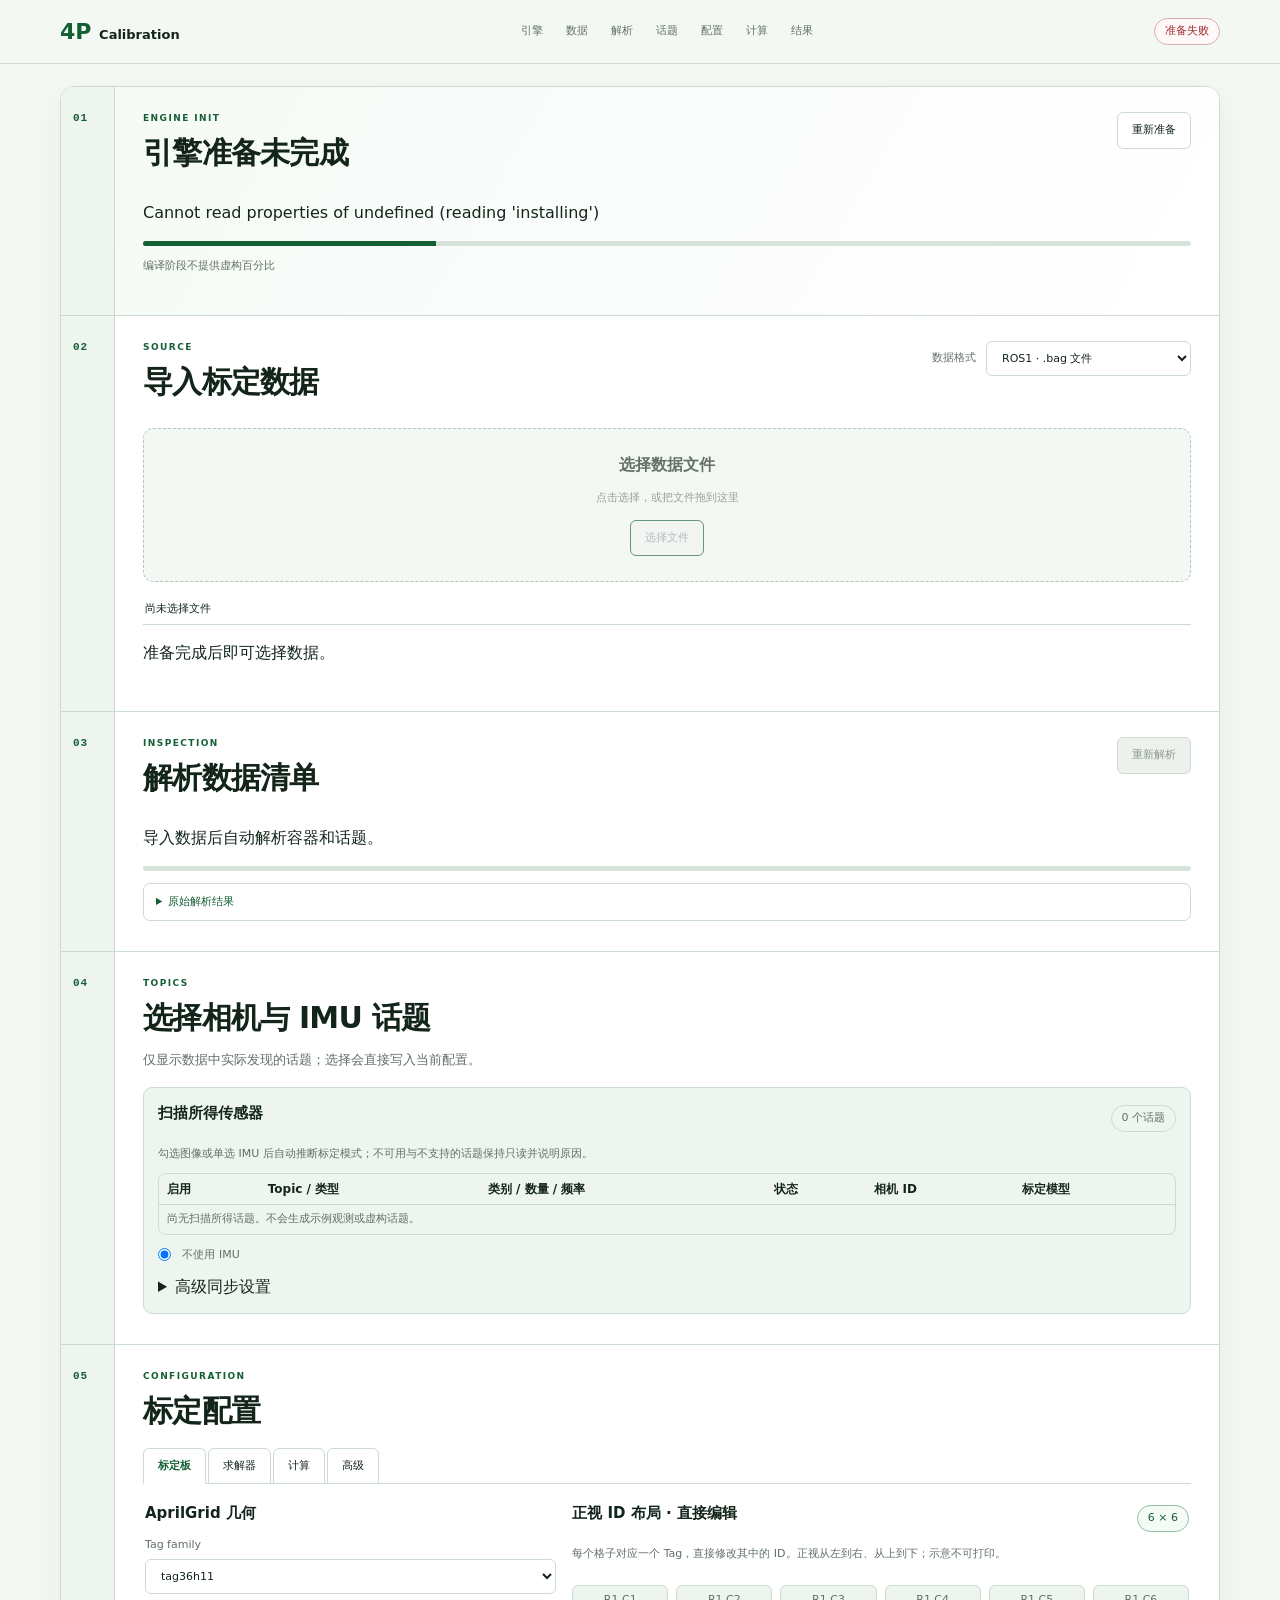
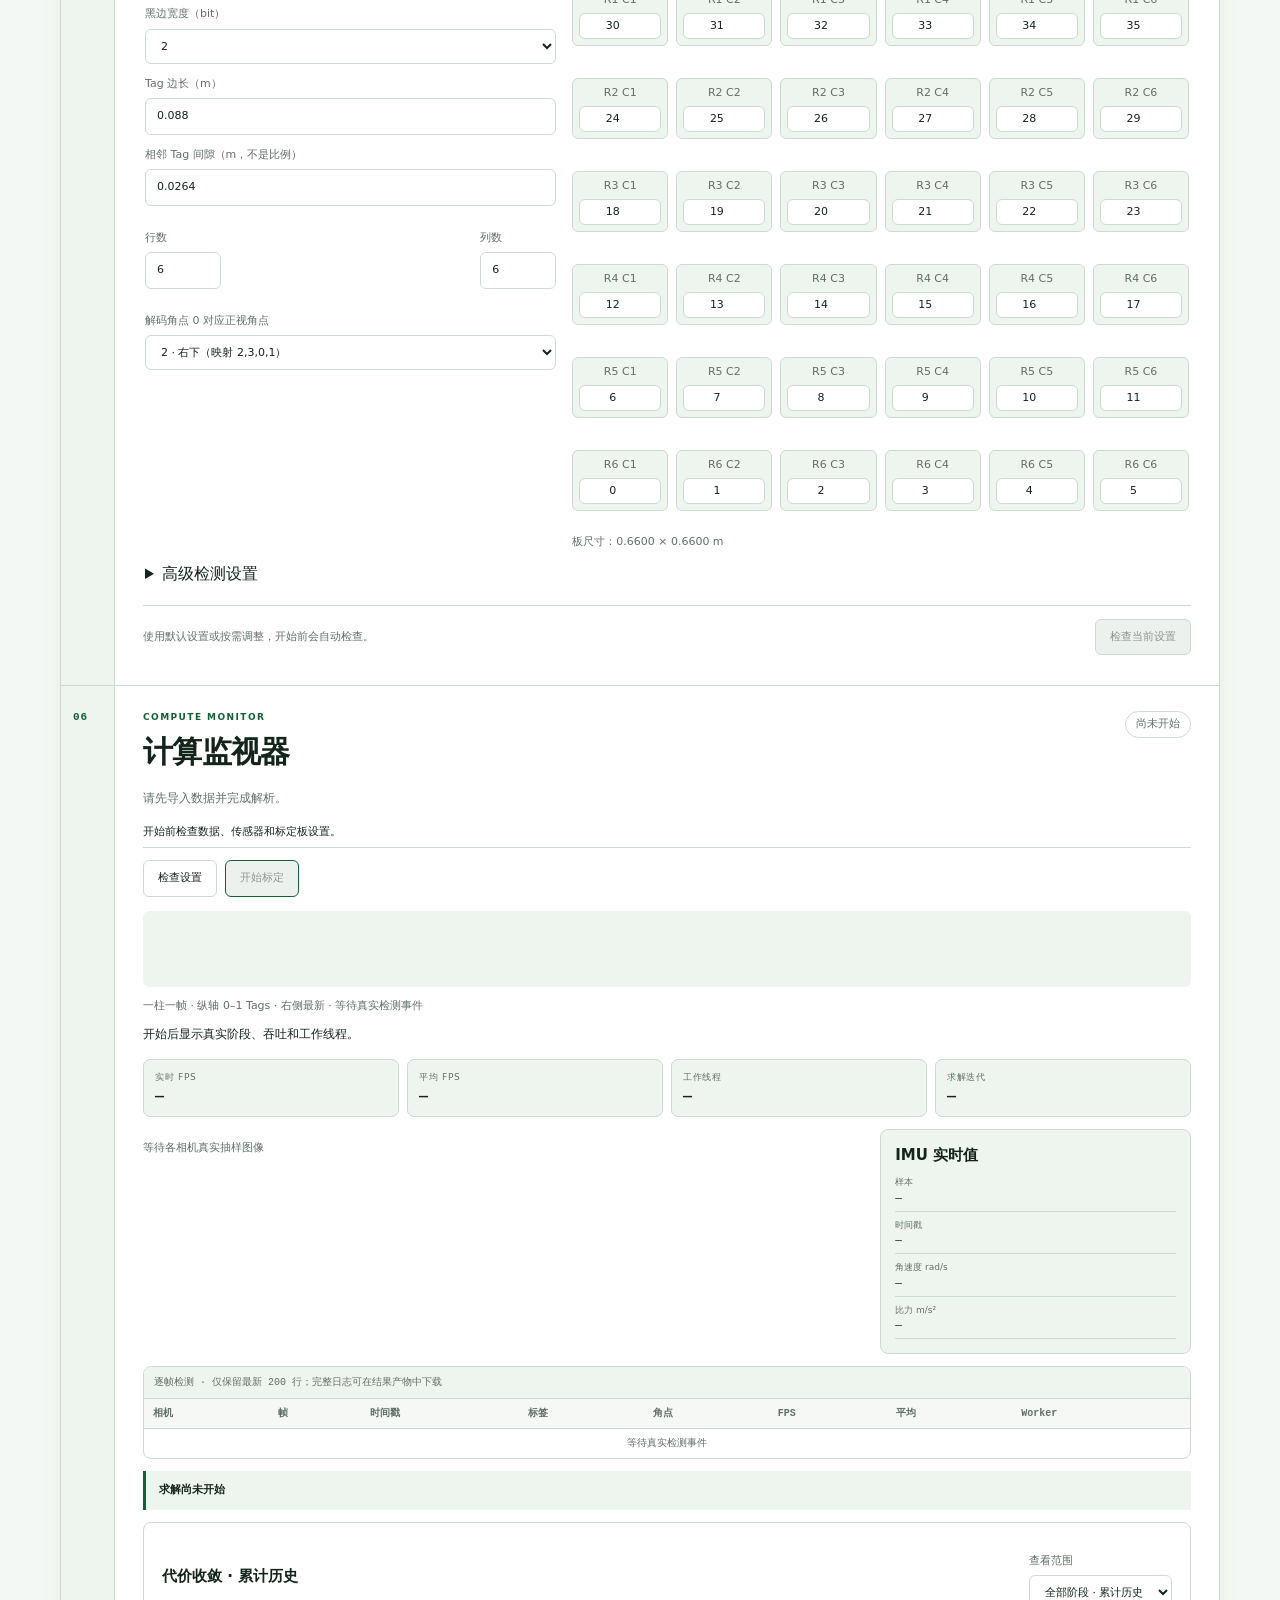
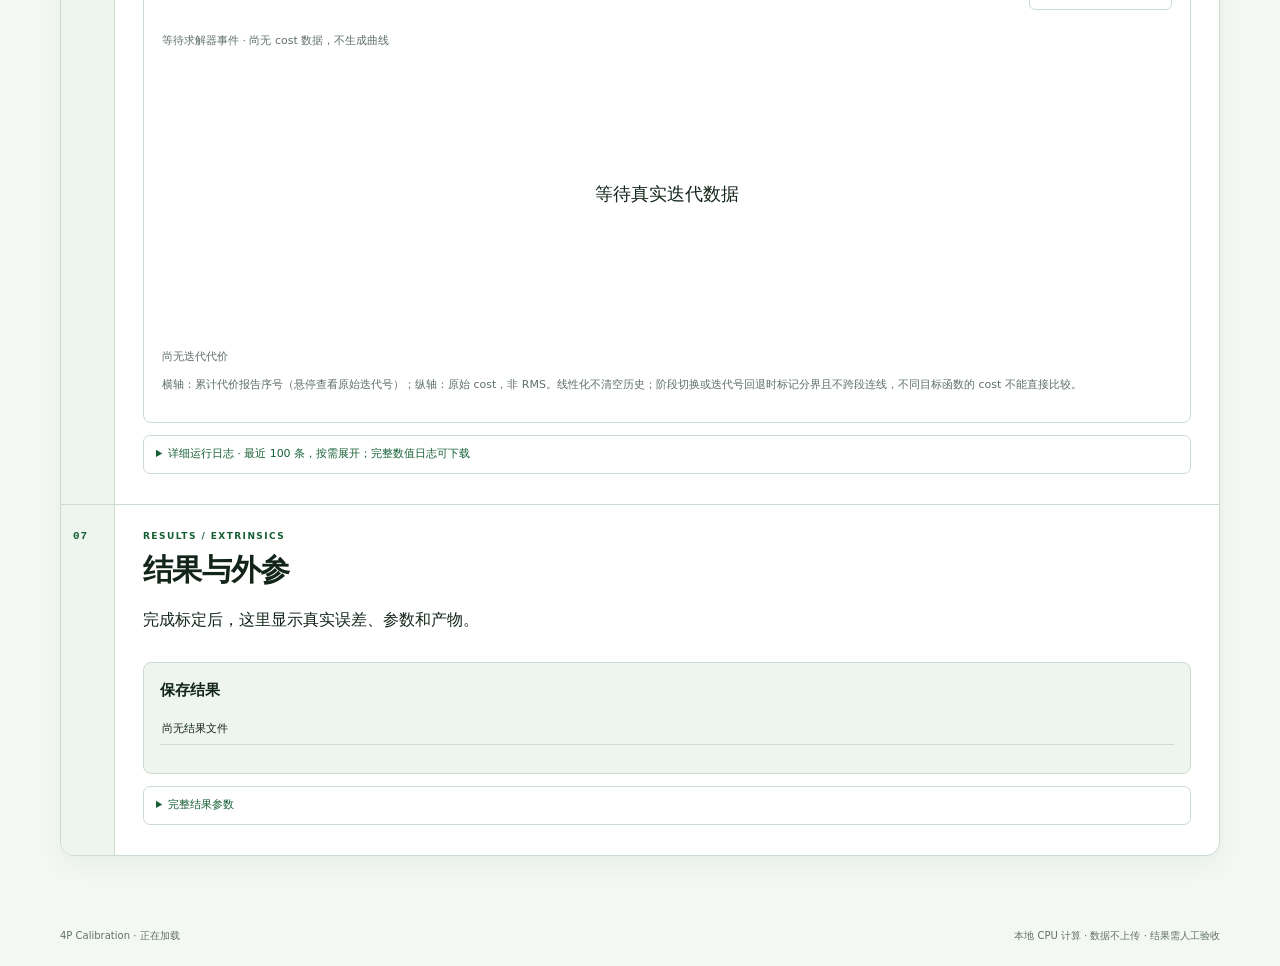
==== index.html @ b32d2ded "Deploy verified browser calibration workbench with CPU single and Rayon engines" ====
<!doctype html>
<html lang="zh-CN">
<head>
  <meta charset="utf-8">
  <meta name="viewport" content="width=device-width,initial-scale=1">
  <title>4P 标定工作台</title>
  <link rel="stylesheet" href="./style.css">
  <script type="module" src="./app.js"></script>
</head>
<body>
<header class="topbar">
  <a class="brand" href="#boot">4P <span>Calibration</span></a>
  <nav aria-label="标定流程">
    <a href="#boot" data-section="boot">引擎</a><a href="#source" data-section="source">数据</a><a href="#inspection" data-section="inspection">解析</a><a href="#sensors" data-section="sensors">话题</a><a href="#compute" data-section="compute">配置</a><a href="#run" data-section="run">计算</a><a href="#results" data-section="results">结果</a>
  </nav>
  <span id="engine-badge" class="badge">正在准备</span>
</header>
<noscript><p class="alert">请启用 JavaScript 使用本地标定工作台。</p></noscript>
<main>
  <section id="boot" class="work-block boot" aria-labelledby="boot-title" aria-busy="true">
    <div class="block-number">01</div><div class="block-content">
      <div class="section-head"><div><p class="eyebrow">ENGINE INIT</p><h1 id="boot-title">正在准备本地引擎</h1></div><button id="retry-init" hidden>重新准备</button></div>
      <p id="boot-status" role="status" aria-live="polite">首次打开需要下载计算组件，数据不会上传。</p>
      <div id="boot-progress" class="progress indeterminate" aria-hidden="true"><span></span></div><p id="boot-bytes" class="mono small"></p>
    </div>
  </section>

  <section id="source" class="work-block" aria-labelledby="source-title">
    <div class="block-number">02</div><div class="block-content">
      <div class="section-head"><div><p class="eyebrow">SOURCE</p><h1 id="source-title">导入标定数据</h1></div><label class="inline-field">数据格式<select id="source-format"><option value="ros1_v2">ROS1 · .bag 文件</option><option value="ros2_mcap">ROS2 · .mcap 文件</option><option value="ros2_sqlite3">ROS2 · .db3 数据目录</option></select></label></div>
      <div id="file-zone" class="file-zone" tabindex="0" role="button" aria-controls="source-files source-directory" aria-disabled="true">
        <strong id="file-zone-title">选择数据文件</strong><span id="file-zone-hint">点击选择，或把文件拖到这里</span>
        <button id="choose-source" class="primary" type="button" disabled>选择文件</button>
        <input id="source-files" type="file" multiple disabled hidden tabindex="-1">
        <input id="source-directory" type="file" webkitdirectory multiple disabled hidden tabindex="-1">
      </div>
      <ul id="file-list" class="file-list"><li>尚未选择文件</li></ul><p id="source-status" role="status">准备完成后即可选择数据。</p>
    </div>
  </section>

  <section id="inspection" class="work-block" aria-labelledby="inspection-title">
    <div class="block-number">03</div><div class="block-content">
      <div class="section-head"><div><p class="eyebrow">INSPECTION</p><h1 id="inspection-title">解析数据清单</h1></div><div class="button-row"><button id="inspect-source" disabled>重新解析</button><button id="cancel-inspection" class="danger" hidden>取消解析</button></div></div>
      <p id="inspection-status">导入数据后自动解析容器和话题。</p><div id="inspection-progress" class="progress idle" aria-hidden="true"><span></span></div><p id="inspection-bytes" class="mono small"></p>
      <details class="advanced"><summary>原始解析结果</summary><pre id="inspection-output" class="output">尚无解析结果</pre></details>
    </div>
  </section>

  <section id="sensors" class="work-block" aria-labelledby="sensors-title">
    <div class="block-number">04</div><div class="block-content"><p class="eyebrow">TOPICS</p><h1 id="sensors-title">选择相机与 IMU 话题</h1><p class="lead">仅显示数据中实际发现的话题；选择会直接写入当前配置。</p><div id="sensor-forms" class="compact-form"><p>请先导入并解析数据。</p></div></div>
  </section>

  <section id="compute" class="work-block" aria-labelledby="compute-title">
    <div class="block-number">05</div><div class="block-content"><p class="eyebrow">CONFIGURATION</p><h1 id="compute-title">标定配置</h1>
      <div class="tabs" role="tablist" aria-label="配置分组">
        <button id="tab-board" role="tab" aria-selected="true" aria-controls="panel-board">标定板</button><button id="tab-solver" role="tab" aria-selected="false" aria-controls="panel-solver" tabindex="-1">求解器</button><button id="tab-compute" role="tab" aria-selected="false" aria-controls="panel-compute" tabindex="-1">计算</button><button id="tab-advanced" role="tab" aria-selected="false" aria-controls="panel-advanced" tabindex="-1">高级</button>
      </div>
      <div id="panel-board" class="tab-panel" role="tabpanel" aria-labelledby="tab-board"><div id="board-forms"></div></div>
      <div id="panel-solver" class="tab-panel" role="tabpanel" aria-labelledby="tab-solver" hidden><div id="solver-forms"></div></div>
      <div id="panel-compute" class="tab-panel" role="tabpanel" aria-labelledby="tab-compute" hidden>
        <div class="form-grid"><label class="field">计算方式<select id="profile"><option value="cpu-single">兼容模式 · CPU</option><option value="cpu-rayon" selected>多核模式 · CPU</option></select></label><label class="field">CPU 工作线程数<input id="worker-count" type="number" min="1" max="32" step="1" value="4"></label></div><p id="profile-status" class="small" role="status">默认多核 4 线程；修改后自动应用。运行或解析期间不可修改。</p>
      </div>
      <div id="panel-advanced" class="tab-panel" role="tabpanel" aria-labelledby="tab-advanced" hidden>
        <p>导入后仍按相同规则检查；通常无需直接编辑配置文本。</p><label>导入已有配置<input id="import-config-file" type="file" accept=".yaml,.yml,.json"></label><div class="button-row"><button id="export-config">导出当前配置</button><span id="config-revision" class="mono small"></span></div><label>配置文本<textarea id="config-editor" rows="12" spellcheck="false"></textarea></label><button id="apply-config-text">应用配置文本</button>
      </div>
      <div class="config-footer"><p id="config-status" role="status">使用默认设置或按需调整，开始前会自动检查。</p><button id="validate-config" disabled>检查当前设置</button></div>
    </div>
  </section>

  <section id="run" class="work-block" aria-labelledby="run-title">
    <div class="block-number">06</div><div class="block-content"><div class="section-head"><div><p class="eyebrow">COMPUTE MONITOR</p><h1 id="run-title">计算监视器</h1></div><span id="run-state" class="badge">尚未开始</span></div>
      <div id="run-overview" class="summary-line"></div><ul id="preflight" class="checks"><li>开始前检查数据、传感器和标定板设置。</li></ul><div class="button-row"><button id="preflight-button">检查设置</button><button id="start-run" class="primary">开始标定</button><button id="cancel-run" class="danger" hidden>停止标定</button></div>
      <div id="compute-activity" class="compute-activity" role="img" aria-label="逐帧 Tag 数，等待检测"><div id="frame-bars"></div></div><p id="frame-bars-label" class="small">一柱一帧 · 右侧最新 · 等待真实检测事件</p><p id="run-stage" role="status" aria-live="polite">开始后显示真实阶段、吞吐和工作线程。</p>
      <div class="telemetry-grid"><div class="metric"><span>实时 FPS</span><strong id="metric-fps">—</strong></div><div class="metric"><span>平均 FPS</span><strong id="metric-average-fps">—</strong></div><div class="metric"><span>工作线程</span><strong id="metric-workers">—</strong></div><div class="metric"><span>求解迭代</span><strong id="metric-iteration">—</strong></div></div>
      <div class="live-grid"><div id="camera-previews" class="camera-previews"><p class="small">等待各相机真实抽样图像</p></div><div class="imu-card"><h2>IMU 实时值</h2><dl id="imu-values"><div><dt>样本</dt><dd>—</dd></div><div><dt>时间戳</dt><dd>—</dd></div><div><dt>角速度 rad/s</dt><dd>—</dd></div><div><dt>比力 m/s²</dt><dd>—</dd></div></dl></div></div>
      <div class="table-wrap"><table class="telemetry-table"><caption>逐帧检测 · 仅保留最新 200 行；完整日志可在结果产物中下载</caption><thead><tr><th>相机</th><th>帧</th><th>时间戳</th><th>标签</th><th>角点</th><th>FPS</th><th>平均</th><th>Worker</th></tr></thead><tbody id="frame-rows"><tr class="placeholder"><td colspan="8">等待真实检测事件</td></tr></tbody></table></div>
      <div class="solve-line"><strong id="solve-phase">求解尚未开始</strong><span id="solve-work"></span></div>
      <div id="convergence-view" class="result-section" style="margin-top:12px"></div>
      <details class="advanced"><summary>详细运行日志 · 最近 100 条，按需展开；完整数值日志可下载</summary><ol id="event-log" class="event-log"></ol></details>
    </div>
  </section>

  <section id="results" class="work-block" aria-labelledby="results-title">
    <div class="block-number">07</div><div class="block-content"><p class="eyebrow">RESULTS / EXTRINSICS</p><h1 id="results-title">结果与外参</h1><p id="result-status">完成标定后，这里显示真实误差、参数和产物。</p><div id="result-summary"></div><div id="extrinsics-view"></div><div class="artifact-panel"><h2>保存结果</h2><ul id="artifact-list" class="file-list"><li>尚无结果文件</li></ul></div><details class="advanced"><summary>完整结果参数</summary><pre id="result-output" class="output"></pre></details></div>
  </section>
</main>
<footer><span>4P Calibration · <span id="version">正在加载</span></span><span>本地 CPU 计算 · 数据不上传 · 结果需人工验收</span></footer>
</body></html>
---- style.css ----
:root{--bg:#f4f8f4;--paper:#fff;--surface:#eef5ef;--surface-strong:#e1eee4;--ink:#13251a;--muted:#607066;--green:#155f35;--green-dark:#0d4727;--line:#ccdbcf;--danger:#a22f2f;--warn:#8a6208;--shadow:0 8px 24px rgba(17,64,35,.06);font-family:Inter,ui-sans-serif,system-ui,-apple-system,BlinkMacSystemFont,"Segoe UI",sans-serif;color-scheme:light}*{box-sizing:border-box}html{scroll-behavior:smooth;scroll-padding-top:86px}body{margin:0;background:var(--bg);color:var(--ink);line-height:1.5}.topbar{position:sticky;z-index:20;top:0;display:grid;grid-template-columns:auto 1fr auto;align-items:center;gap:20px;min-height:64px;padding:10px max(20px,calc((100vw - 1160px)/2));border-bottom:1px solid var(--line);background:rgba(244,248,244,.94);backdrop-filter:blur(14px)}.brand{color:var(--green);font-size:22px;font-weight:800;text-decoration:none;white-space:nowrap}.brand span{color:var(--ink);font-size:13px;font-weight:600}.topbar nav{display:flex;justify-content:center;gap:3px;overflow-x:auto}.topbar nav a{padding:7px 10px;border-radius:6px;color:var(--muted);font-size:11px;text-decoration:none;white-space:nowrap}.topbar nav a:hover,.topbar nav a[aria-current=step]{color:#fff;background:var(--green)}.badge{display:inline-flex;align-items:center;border:1px solid var(--line);border-radius:999px;padding:4px 10px;color:var(--muted);font-size:11px;white-space:nowrap}.badge.ok{color:var(--green);border-color:#92bea0;background:#f4fbf6}.badge.error{color:var(--danger);border-color:#d8abab;background:#fff8f8}main{width:min(1160px,calc(100% - 32px));margin:22px auto 54px;border:1px solid var(--line);border-radius:14px;background:var(--paper);box-shadow:var(--shadow);overflow:hidden}.work-block{display:grid;grid-template-columns:54px minmax(0,1fr);scroll-margin-top:82px;border-bottom:1px solid var(--line)}.work-block:last-child{border-bottom:0}.block-number{padding:25px 12px;border-right:1px solid var(--line);color:var(--green);font:700 11px ui-monospace,SFMono-Regular,Menlo,monospace;letter-spacing:.08em;background:var(--surface)}.block-content{min-width:0;padding:25px 28px 30px}.boot{background:linear-gradient(120deg,#f5faf6,#fff)}.section-head{display:flex;align-items:flex-start;justify-content:space-between;gap:20px}.eyebrow{margin:0 0 4px;color:var(--green);font-size:9px;font-weight:800;letter-spacing:.16em}h1{margin:0 0 10px;font-size:clamp(21px,3vw,30px);font-weight:650;letter-spacing:-.025em}h2{margin:0 0 10px;font-size:15px}.lead{margin:0 0 18px;color:var(--muted);font-size:13px}.small{font-size:11px;color:var(--muted)}.mono,.output,.event-log,.telemetry-table{font-family:ui-monospace,SFMono-Regular,Menlo,monospace}.inline-field{display:flex;align-items:center;gap:10px;margin:0;font-size:11px;white-space:nowrap}.inline-field select{width:auto;min-width:205px;margin:0}.file-zone{display:grid;place-items:center;gap:8px;min-height:154px;margin-top:14px;padding:22px;border:1px dashed #82ab8e;border-radius:10px;background:var(--surface);text-align:center;cursor:pointer}.file-zone:hover,.file-zone.is-dragging{border-color:var(--green);background:var(--surface-strong)}.file-zone[aria-disabled=true]{cursor:not-allowed;opacity:.65}.file-zone span{color:var(--muted);font-size:11px}.visually-hidden{position:absolute!important;width:1px!important;height:1px!important;padding:0!important;margin:-1px!important;overflow:hidden!important;clip:rect(0,0,0,0)!important;white-space:nowrap!important;border:0!important}label{display:block;margin:12px 0;color:var(--muted);font-size:11px}input,select,textarea{display:block;width:100%;margin-top:6px;padding:9px 11px;border:1px solid var(--line);border-radius:6px;background:#fff;color:var(--ink);font:inherit}textarea{font-family:ui-monospace,SFMono-Regular,Menlo,monospace;line-height:1.55;resize:vertical}input:hover:not(:disabled),select:hover:not(:disabled),textarea:hover:not(:disabled){border-color:#8daf97}input:focus-visible,select:focus-visible,textarea:focus-visible{border-color:var(--green);box-shadow:0 0 0 3px rgba(21,95,53,.12)}button,.button{border:1px solid var(--line);border-radius:6px;background:#fff;color:var(--ink);font:inherit;font-size:11px;padding:9px 14px;cursor:pointer}button:hover:not(:disabled){border-color:var(--green)}button:disabled{cursor:not-allowed;color:#8c9790;background:#edf1ee}.primary{color:#fff;background:var(--green);border-color:var(--green)}.primary:hover:not(:disabled){background:var(--green-dark)}.danger{color:var(--danger);border-color:#d8b3b3}.button-row{display:flex;align-items:center;gap:8px;flex-wrap:wrap}.progress{height:5px;margin:12px 0;background:#d8e4da;overflow:hidden;border-radius:999px}.progress span{display:block;width:0;height:100%;background:var(--green);transition:width .18s ease}.progress.indeterminate span{width:28%;animation:sweep 1.6s ease-in-out infinite}.progress.complete span{width:100%}.progress.idle span{width:0}.file-list{max-height:190px;margin:12px 0;padding:0;overflow:auto;list-style:none}.file-list li{padding:7px 2px;border-bottom:1px solid var(--line);font-size:11px;overflow-wrap:anywhere}.compact-form{padding:14px;border:1px solid var(--line);border-radius:9px;background:var(--surface)}.compact-form .sensor-card{padding:13px}.compact-form .form-grid{gap:10px 14px}.tabs{display:flex;gap:2px;margin-top:15px;border-bottom:1px solid var(--line)}.tabs button{margin-bottom:-1px;border-radius:6px 6px 0 0;background:transparent}.tabs button[aria-selected=true]{color:var(--green);border-color:var(--line);border-bottom-color:#fff;background:#fff;font-weight:700}.tab-panel{padding:18px 2px 4px}.config-footer{display:flex;align-items:center;justify-content:space-between;gap:14px;margin-top:15px;padding-top:13px;border-top:1px solid var(--line)}.config-footer p{margin:0;color:var(--muted);font-size:11px}.summary-line{margin:5px 0 10px;color:var(--muted);font-size:12px}.checks{margin:8px 0 12px;padding:0;list-style:none}.checks li{padding:7px 0;border-bottom:1px solid var(--line);font-size:11px}.checks .blocking{color:var(--danger)}.checks .ok{color:var(--green)}.compute-activity{display:flex;align-items:end;gap:4px;height:30px;margin:14px 0 4px;padding:6px 8px;border-radius:6px;background:var(--surface)}#run-stage{min-height:22px;margin:5px 0 12px;font-size:12px}.telemetry-grid{display:grid;grid-template-columns:repeat(4,minmax(0,1fr));gap:8px}.metric{display:flex;flex-direction:column;padding:11px;border:1px solid var(--line);border-radius:7px;background:var(--surface)}.metric span{color:var(--muted);font-size:9px;text-transform:uppercase;letter-spacing:.08em}.metric strong{margin-top:3px;font:700 15px ui-monospace,SFMono-Regular,Menlo,monospace}.live-grid{display:grid;grid-template-columns:minmax(0,1.4fr) minmax(230px,.6fr);gap:12px;margin-top:12px}.preview{margin:0;border:1px solid var(--line);border-radius:8px;overflow:hidden;background:#0c1510}.preview canvas{display:block;width:100%;height:230px;object-fit:contain;image-rendering:auto}.preview figcaption{padding:7px 10px;color:#d6e6da;background:#13241a;font-size:10px}.imu-card{padding:14px;border:1px solid var(--line);border-radius:8px;background:var(--surface)}.imu-card dl{display:grid;gap:7px;margin:0}.imu-card dl div{padding-bottom:7px;border-bottom:1px solid var(--line)}.imu-card dt{color:var(--muted);font-size:9px}.imu-card dd{margin:2px 0 0;font:11px ui-monospace,SFMono-Regular,Menlo,monospace;overflow-wrap:anywhere}.table-wrap{max-width:100%;margin-top:12px;overflow:auto;border:1px solid var(--line);border-radius:8px}.telemetry-table{width:100%;border-collapse:collapse;font-size:10px}.telemetry-table caption{padding:8px 10px;color:var(--muted);text-align:left;background:var(--surface)}.telemetry-table th,.telemetry-table td{padding:7px 9px;border-top:1px solid var(--line);text-align:left;white-space:nowrap}.telemetry-table th{position:sticky;top:0;color:var(--muted);background:#f5f8f5}.telemetry-table .placeholder td{color:var(--muted);text-align:center}.solve-line{display:flex;align-items:center;justify-content:space-between;gap:12px;margin-top:12px;padding:11px 13px;border-left:3px solid var(--green);background:var(--surface);font-size:11px}.solve-line span{color:var(--muted);font-family:ui-monospace,SFMono-Regular,Menlo,monospace}.advanced{margin-top:12px;border:1px solid var(--line);border-radius:7px}.advanced>summary{padding:10px 12px;color:var(--green);cursor:pointer;font-size:11px}.advanced[open]>summary{border-bottom:1px solid var(--line)}.advanced>*:not(summary){margin-left:12px;margin-right:12px}.output{max-height:390px;min-height:60px;margin:10px 12px 12px!important;padding:12px;overflow:auto;border-radius:6px;background:var(--surface);font-size:10px;white-space:pre-wrap;word-break:break-word}.event-log{max-height:330px;overflow:auto;padding:0 12px 0 32px;font-size:10px}.event-log li{padding:6px;border-bottom:1px solid var(--line);white-space:pre-wrap}.artifact-panel{margin-top:14px;padding:16px;border:1px solid var(--line);border-radius:8px;background:var(--surface)}.artifact-panel h2{margin:0}.form-grid{display:grid;grid-template-columns:repeat(2,minmax(0,1fr));gap:14px 18px;align-items:start}.field{min-width:0;margin:0}.field>label,.field>.field-label{display:block;margin:0 0 6px;color:var(--muted);font-size:11px}.field input,.field select,.field textarea{margin-top:0}.field-help,.field-error{display:block;margin-top:5px;font-size:10px}.field-help{color:var(--muted)}.field-error{color:var(--danger)}.field-full{grid-column:1/-1}.sensor-card{min-width:0;padding:15px;border:1px solid var(--line);border-radius:8px;background:#fff}.sensor-card h3{margin:0;font-size:13px}.target-preview{display:grid;gap:5px;align-content:start;width:min(100%,380px);margin:15px auto;padding:14px;border:1px solid var(--line);border-radius:8px;background:#fff;overflow:auto}.results-view{display:grid;gap:14px;margin-top:14px}.result-section{min-width:0;padding:18px;border:1px solid var(--line);border-radius:8px;background:#fff}.result-section-heading{display:flex;align-items:baseline;justify-content:space-between;gap:12px;flex-wrap:wrap;margin-bottom:12px}.result-section-heading h2,.result-section-heading p{margin:0}.result-statuses,.metric-grid,.camera-result-grid{display:grid;grid-template-columns:repeat(2,minmax(0,1fr));gap:9px}.metric-grid{grid-template-columns:repeat(3,minmax(0,1fr))}.result-status-block,.metric-card{padding:11px;border:1px solid var(--line);border-radius:7px}.status-chip{display:inline-flex;padding:3px 8px;border:1px solid var(--line);border-radius:999px;font-size:10px}.status-positive{color:var(--green)}.status-caution{color:var(--danger)}.status-pending{color:var(--warn)}.metric-label,.metric-note{color:var(--muted);font-size:9px}.metric-value{display:block;margin-top:3px;font:650 12px ui-monospace,SFMono-Regular,Menlo,monospace;overflow-wrap:anywhere}.result-table{width:100%;border-collapse:collapse;font-size:10px}.result-table th,.result-table td{padding:8px;border-bottom:1px solid var(--line);text-align:left}.result-unavailable,.result-empty{padding:15px;border:1px dashed #9eb8a5;border-radius:7px;color:var(--muted);text-align:center}.alert{padding:14px;color:var(--danger)}[hidden]{display:none!important}:focus-visible{outline:2px solid var(--green);outline-offset:2px}footer{display:flex;justify-content:space-between;gap:20px;padding:18px max(20px,calc((100vw - 1160px)/2));color:var(--muted);font-size:10px}@keyframes sweep{from{transform:translateX(-110%)}to{transform:translateX(370%)}}@media(prefers-reduced-motion:reduce){html{scroll-behavior:auto}.progress span{transition:none}.progress.indeterminate span{width:45%;animation:none}}@media(max-width:800px){.topbar{grid-template-columns:auto 1fr}.topbar nav{grid-column:1/-1;grid-row:2;justify-content:flex-start}.topbar>.badge{justify-self:end}.telemetry-grid{grid-template-columns:repeat(2,1fr)}.live-grid{grid-template-columns:1fr}.preview canvas{height:200px}.metric-grid{grid-template-columns:repeat(2,1fr)}}@media(max-width:600px){main{width:calc(100% - 18px);margin-top:10px}.work-block{grid-template-columns:38px 1fr}.block-number{padding:19px 8px}.block-content{padding:19px 15px 23px}.section-head{display:block}.inline-field{display:block;margin-top:10px}.inline-field select{width:100%;margin-top:5px}.form-grid,.result-statuses,.camera-result-grid{grid-template-columns:1fr}.field-full{grid-column:auto}.tabs{overflow-x:auto}.tabs button{white-space:nowrap}.config-footer,.solve-line{align-items:flex-start;flex-direction:column}.preview canvas{height:170px}footer{flex-direction:column}}

/* Compatibility tokens and compact controls used by result renderers. */
:root{--border:var(--line);--accent:var(--green);--fg:var(--ink)}
.row{display:flex;align-items:center;justify-content:space-between;gap:10px;flex-wrap:wrap}
.extrinsics-view{display:grid;gap:10px;margin-top:12px;padding-top:12px;border-top:1px solid var(--line)}
.extrinsics-view .row{justify-content:flex-start}
.extrinsics-view .row label{min-width:150px;margin:0}
#run .table-wrap{max-height:320px;overflow:auto;overscroll-behavior:contain}
#run .telemetry-table thead{position:sticky;top:0;z-index:1;background:var(--surface)}
.cf-topic-table th{white-space:nowrap}
.cf-topic-table td:nth-child(3){min-width:160px}
.cf-board-editor{max-width:560px;margin:12px 0}.cf-board-editor label{padding:6px;background:var(--surface);border:1px solid var(--line);border-radius:6px;text-align:center}.cf-board-editor input{width:100%;min-width:0;text-align:center;padding:4px;margin-top:4px}
#board-forms>.cards{display:grid;grid-template-columns:minmax(230px,.8fr) minmax(0,1.2fr);gap:16px}
.camera-previews{display:grid;grid-template-columns:repeat(2,minmax(0,1fr));gap:10px;min-width:0}.camera-previews>.preview{margin:0;min-width:0}.camera-previews>.preview:only-child{grid-column:1/-1}.camera-previews canvas{width:100%;height:220px;object-fit:contain}.camera-previews figcaption{overflow-wrap:anywhere;font-size:11px}
@media(max-width:720px){#board-forms>.cards{grid-template-columns:1fr}.camera-previews canvas{height:160px}.camera-previews{grid-template-columns:1fr}}
#compute-activity{display:block;height:76px;padding:8px;overflow:hidden}
#frame-bars{display:flex;align-items:flex-end;justify-content:flex-end;gap:3px;height:100%;overflow:hidden}
#frame-bars span{flex:0 0 calc((100% - 297px)/100);min-width:4px;min-height:2px;background:var(--green);border-radius:2px 2px 0 0}
#frame-bars span[data-tags="0"]{background:var(--muted);opacity:.5}

/* Configuration forms stay dense on desktop and contain their own wide content. */
html{scroll-padding-top:calc(86px + env(safe-area-inset-top,0px))}
.topbar{padding-top:max(10px,env(safe-area-inset-top,0px));padding-right:max(20px,env(safe-area-inset-right,0px),calc((100vw - 1160px)/2));padding-left:max(20px,env(safe-area-inset-left,0px),calc((100vw - 1160px)/2))}
footer{padding-right:max(20px,env(safe-area-inset-right,0px),calc((100vw - 1160px)/2));padding-bottom:max(18px,env(safe-area-inset-bottom,0px));padding-left:max(20px,env(safe-area-inset-left,0px),calc((100vw - 1160px)/2))}
.cf-form{min-width:0}
.cf-form input[type="checkbox"],.cf-form input[type="radio"]{display:inline-block;width:auto;margin:0 .5rem 0 0;vertical-align:middle}
.cf-form .cards{display:grid;grid-template-columns:repeat(2,minmax(0,1fr));gap:12px}
.cf-topic-table-wrap{max-width:100%;overflow-x:auto;overscroll-behavior-inline:contain;border:1px solid var(--line);border-radius:8px}
.cf-topic-table{width:100%;min-width:720px;border-collapse:collapse;font-size:12px}
.cf-topic-table th,.cf-topic-table td{padding:6px 8px;border-bottom:1px solid var(--line);vertical-align:middle;text-align:left}
.cf-topic-table tbody tr:last-child td{border-bottom:0}
.cf-topic-table .cf-topic-name{min-width:170px;max-width:310px;overflow-wrap:anywhere;word-break:break-word}
.cf-topic-table input:not([type="checkbox"]):not([type="radio"]),.cf-topic-table select{min-width:7rem;margin:0;padding:6px 8px}
.cf-camera-advanced{max-width:100%;margin:14px 0;border:1px solid var(--line);border-radius:8px;overflow:hidden}
.cf-camera-advanced>summary{padding:10px 12px;color:var(--green);cursor:pointer}
.cf-camera-advanced>label,.cf-camera-advanced>.cf-camera-advanced-grid{margin-left:12px;margin-right:12px}
.cf-camera-advanced-grid{display:grid;grid-template-columns:repeat(3,minmax(0,1fr));gap:0 14px}
.cf-form .cf-matrix{max-width:100%;overflow-x:auto;overscroll-behavior-inline:contain}
.cf-form .cf-matrix .row{display:grid;grid-template-columns:2rem repeat(3,minmax(5rem,1fr));align-items:end;min-width:310px}
.cf-form .cf-matrix label{margin:.35rem}
.cf-form .cf-id-grid{max-width:100%;margin:0;overflow:auto;overscroll-behavior:contain}
.cf-form h3{margin:18px 0 6px;font-size:14px}

@media(max-width:768px){
  html,body{max-width:100%}
  .topbar{gap:8px 12px;padding:max(8px,env(safe-area-inset-top,0px)) max(12px,env(safe-area-inset-right,0px)) 8px max(12px,env(safe-area-inset-left,0px))}
  .topbar nav{max-width:100%;padding-bottom:2px}
  .topbar nav a{display:inline-flex;align-items:center;min-height:40px;padding:8px 11px}
  .brand,.artifact-panel a{display:inline-flex;align-items:center;min-height:40px}
  main{width:calc(100% - 16px);margin:10px auto 32px}
  .work-block{grid-template-columns:42px minmax(0,1fr)}
  .work-block{scroll-margin-top:140px}
  .block-number{padding:18px 9px}
  .block-content{padding:18px 16px 22px}
  .section-head{flex-wrap:wrap;gap:10px}
  h1,h2,.lead,.summary-line,.result-section-heading{overflow-wrap:anywhere}
  button,.button,details>summary{min-height:40px}
  .button{display:inline-flex;align-items:center;justify-content:center}
  input,select,textarea{min-height:40px;font-size:16px}
  .cf-form input[type="checkbox"],.cf-form input[type="radio"]{width:40px;height:40px;min-width:40px;margin:0 6px 0 0}
  .cf-form .cards,#board-forms>.cards,.cf-camera-advanced-grid{grid-template-columns:minmax(0,1fr)}
  .cf-board-editor{max-width:100%}
  .config-footer{flex-wrap:wrap}
  .tabs button{min-height:40px}
  .result-section{padding:14px}
  .result-table{display:block;max-width:100%;overflow-x:auto}
  .button-row{align-items:stretch}
  footer a{display:inline-flex;align-items:center;min-height:40px}
}

@media(max-width:720px){
  .cf-topic-table-wrap{overflow:visible;border:0;border-radius:0}
  .cf-topic-table{display:block;width:100%;min-width:0}
  .cf-topic-table thead{display:none}
  .cf-topic-table tbody{display:grid;gap:10px}
  .cf-topic-table tr{position:relative;display:grid;grid-template-columns:repeat(2,minmax(0,1fr));gap:0 10px;min-width:0;padding:8px 10px;border:1px solid var(--line);border-radius:8px;background:#fff}
  .cf-topic-table td,.cf-topic-table td:nth-child(3){display:block;min-width:0;max-width:100%;padding:6px 0;border-bottom:0;white-space:normal;overflow-wrap:anywhere}
  .cf-topic-table td:first-child{position:absolute;right:6px;top:8px;padding:0}
  .cf-topic-table td:first-child::before{display:none}
  .cf-topic-table td:nth-child(2){grid-column:1/-1;padding-right:48px;border-bottom:1px solid var(--line)}
  .cf-topic-table td::before{display:block;margin-bottom:3px;color:var(--muted);font-size:10px;font-weight:700;content:attr(data-label)}
  .cf-topic-table .cf-topic-name{min-width:0;max-width:100%}
  .cf-topic-table input:not([type="checkbox"]):not([type="radio"]),.cf-topic-table select{width:100%;min-width:0;max-width:100%}
  .cf-topic-table .cf-topic-empty td::before{display:none}
  .cf-camera-advanced>label,.cf-camera-advanced>.cf-camera-advanced-grid{margin-left:10px;margin-right:10px}
  .camera-previews{grid-template-columns:1fr}
  .camera-previews canvas{height:160px}
}

@media(max-width:420px){
  .topbar{grid-template-columns:minmax(0,1fr)}
  .topbar>.badge{grid-row:2;justify-self:start}
  .topbar nav{grid-row:3}
  .brand{white-space:normal}
  main{width:calc(100% - 8px)}
  .work-block{grid-template-columns:minmax(0,1fr)}
  .block-number{padding:7px 12px;border-right:0;border-bottom:1px solid var(--line)}
  .block-content{padding:15px 12px 20px}
  .file-zone{padding:16px 10px}
  .inline-field{min-width:0;white-space:normal}
  .button-row>*{flex:1 1 120px;min-width:0}
  .config-footer button{width:100%}
  .telemetry-grid,.metric-grid{grid-template-columns:repeat(2,minmax(0,1fr))}
  .result-statuses,.camera-result-grid{grid-template-columns:minmax(0,1fr)}
  .result-section{padding:11px}
  footer{padding-right:max(12px,env(safe-area-inset-right,0px));padding-bottom:max(18px,env(safe-area-inset-bottom,0px));padding-left:max(12px,env(safe-area-inset-left,0px))}
  .work-block{scroll-margin-top:180px}
}
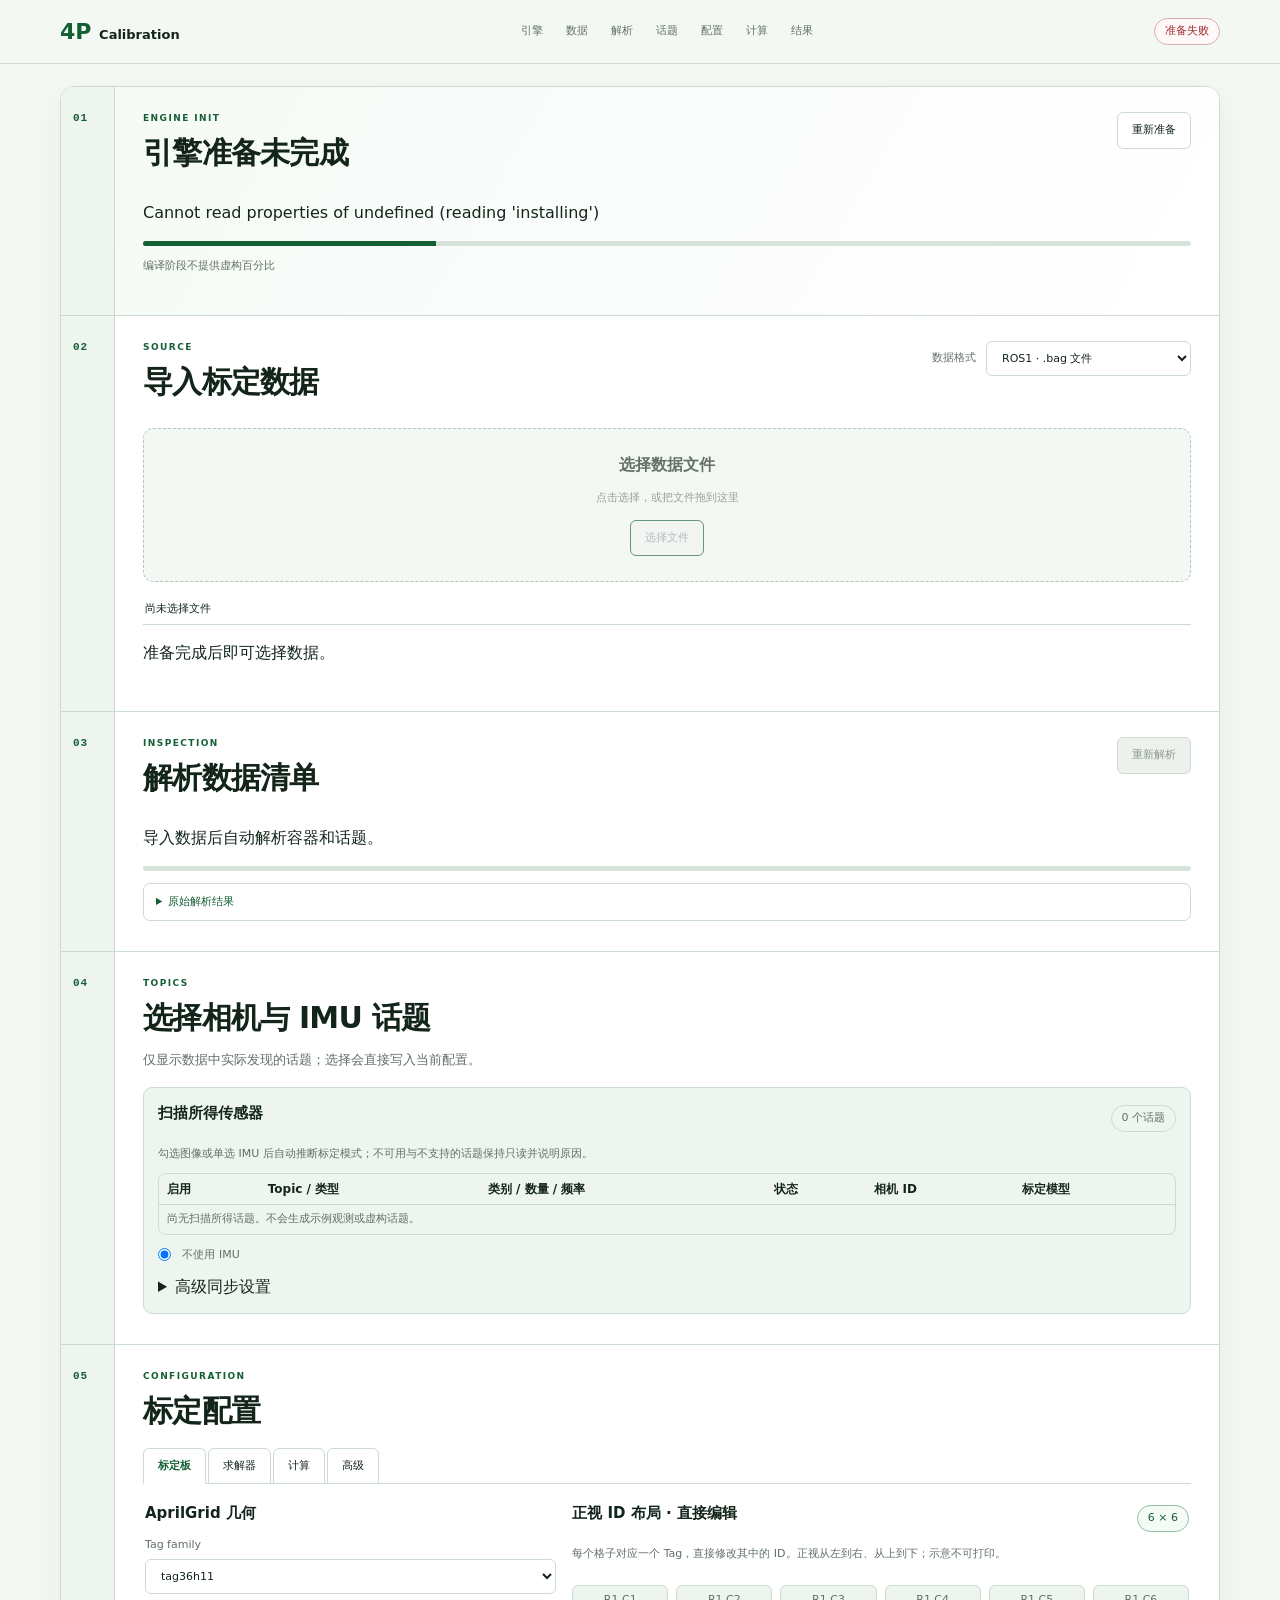
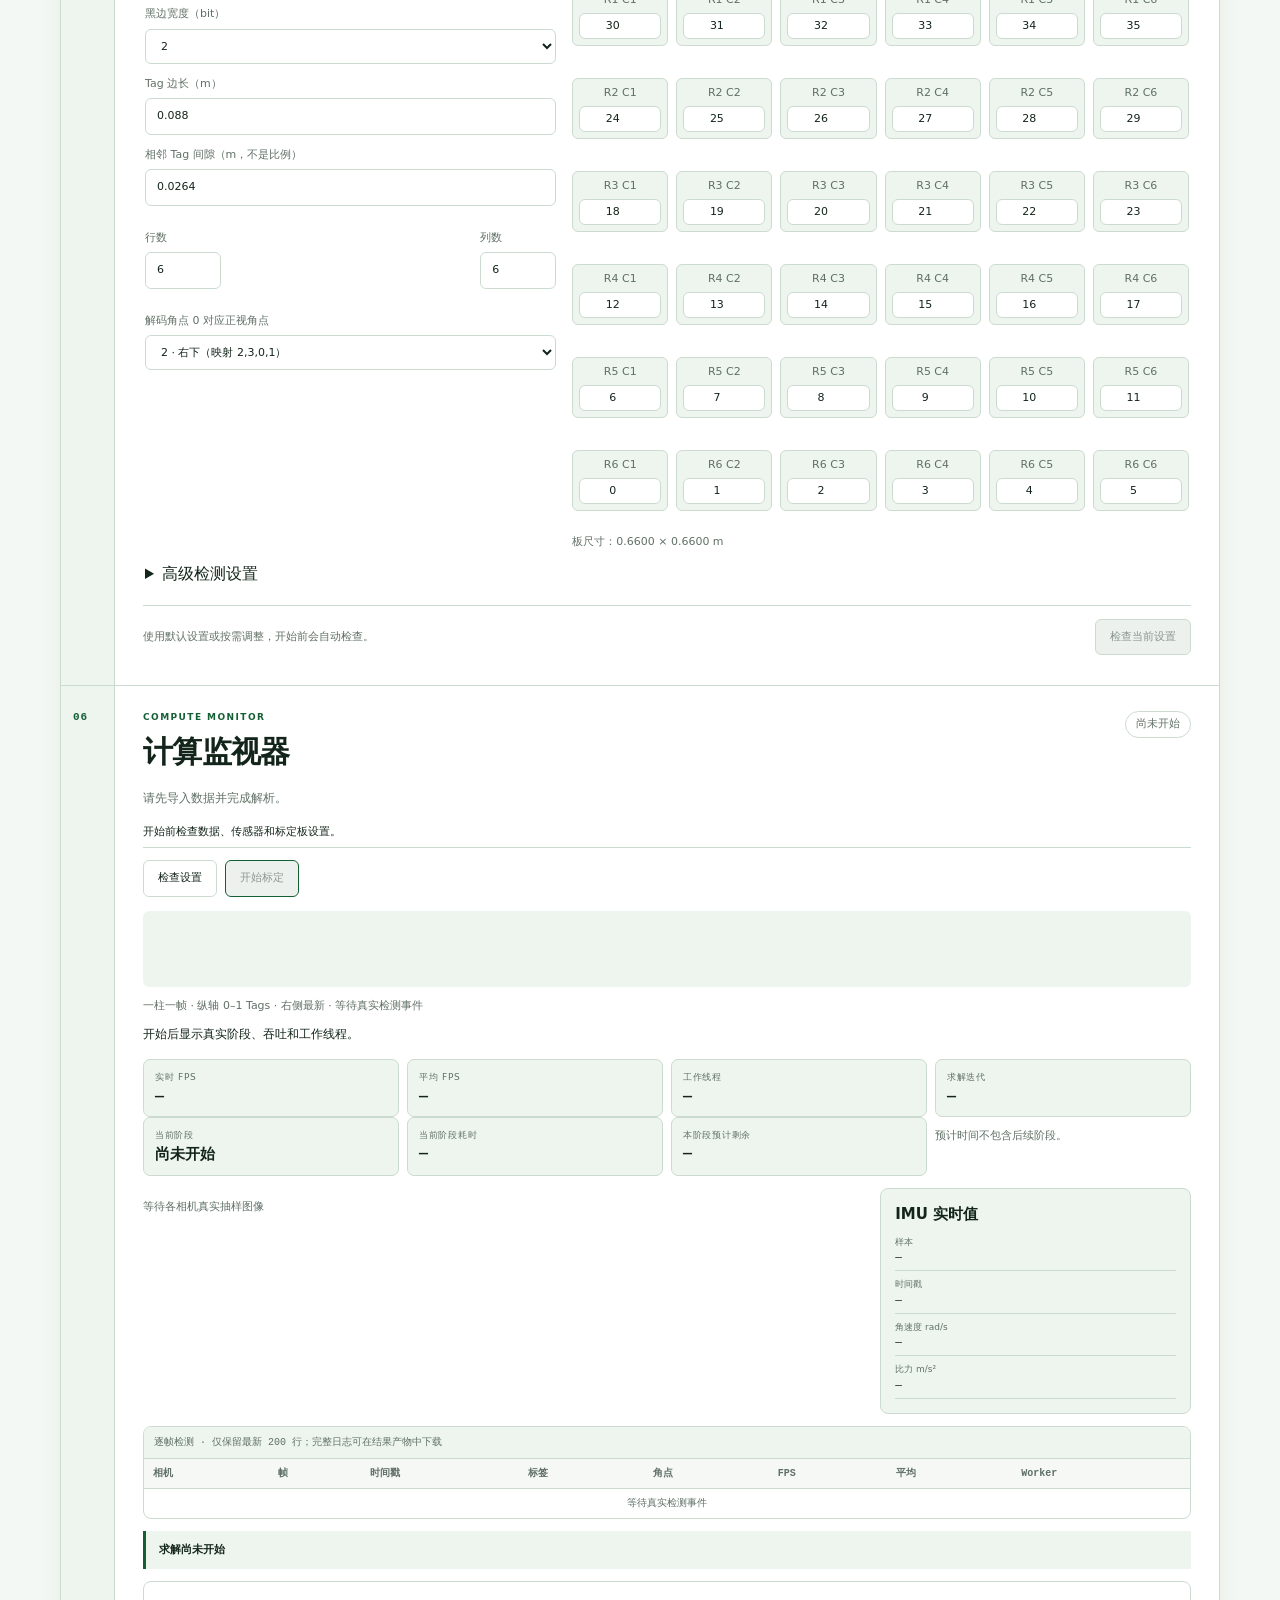
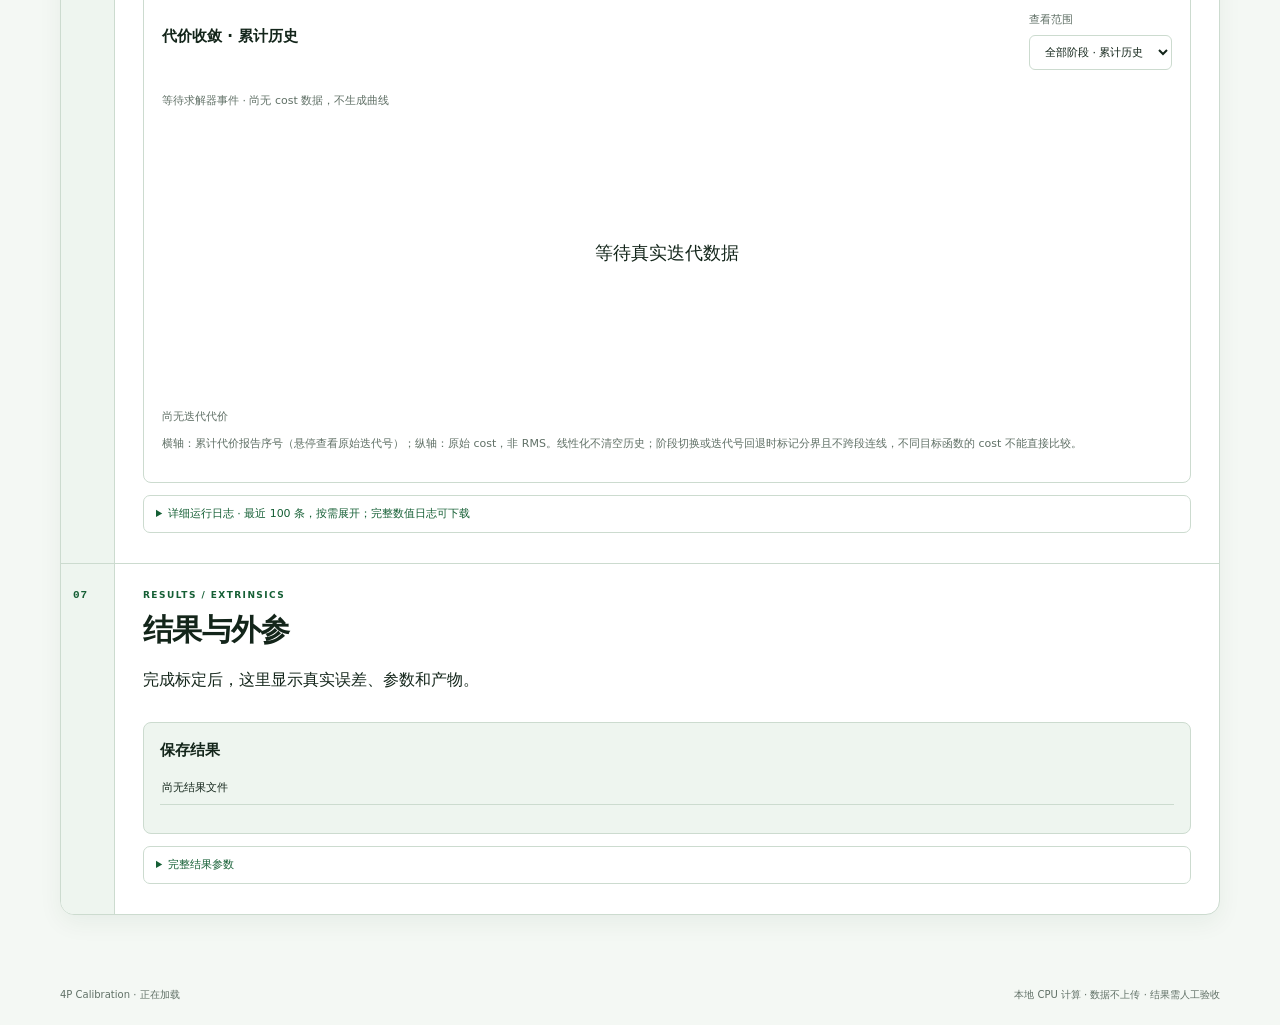
==== commit 789232a1: "Improve detection animation, stage timing and IMU Z-up view cube" ====
--- a/index.html
+++ b/index.html
@@ -72,6 +72,7 @@
       <div id="run-overview" class="summary-line"></div><ul id="preflight" class="checks"><li>开始前检查数据、传感器和标定板设置。</li></ul><div class="button-row"><button id="preflight-button">检查设置</button><button id="start-run" class="primary">开始标定</button><button id="cancel-run" class="danger" hidden>停止标定</button></div>
       <div id="compute-activity" class="compute-activity" role="img" aria-label="逐帧 Tag 数，等待检测"><div id="frame-bars"></div></div><p id="frame-bars-label" class="small">一柱一帧 · 右侧最新 · 等待真实检测事件</p><p id="run-stage" role="status" aria-live="polite">开始后显示真实阶段、吞吐和工作线程。</p>
       <div class="telemetry-grid"><div class="metric"><span>实时 FPS</span><strong id="metric-fps">—</strong></div><div class="metric"><span>平均 FPS</span><strong id="metric-average-fps">—</strong></div><div class="metric"><span>工作线程</span><strong id="metric-workers">—</strong></div><div class="metric"><span>求解迭代</span><strong id="metric-iteration">—</strong></div></div>
+      <div id="stage-timing" class="telemetry-grid" aria-label="当前阶段耗时与预计剩余"></div>
       <div class="live-grid"><div id="camera-previews" class="camera-previews"><p class="small">等待各相机真实抽样图像</p></div><div class="imu-card"><h2>IMU 实时值</h2><dl id="imu-values"><div><dt>样本</dt><dd>—</dd></div><div><dt>时间戳</dt><dd>—</dd></div><div><dt>角速度 rad/s</dt><dd>—</dd></div><div><dt>比力 m/s²</dt><dd>—</dd></div></dl></div></div>
       <div class="table-wrap"><table class="telemetry-table"><caption>逐帧检测 · 仅保留最新 200 行；完整日志可在结果产物中下载</caption><thead><tr><th>相机</th><th>帧</th><th>时间戳</th><th>标签</th><th>角点</th><th>FPS</th><th>平均</th><th>Worker</th></tr></thead><tbody id="frame-rows"><tr class="placeholder"><td colspan="8">等待真实检测事件</td></tr></tbody></table></div>
       <div class="solve-line"><strong id="solve-phase">求解尚未开始</strong><span id="solve-work"></span></div>
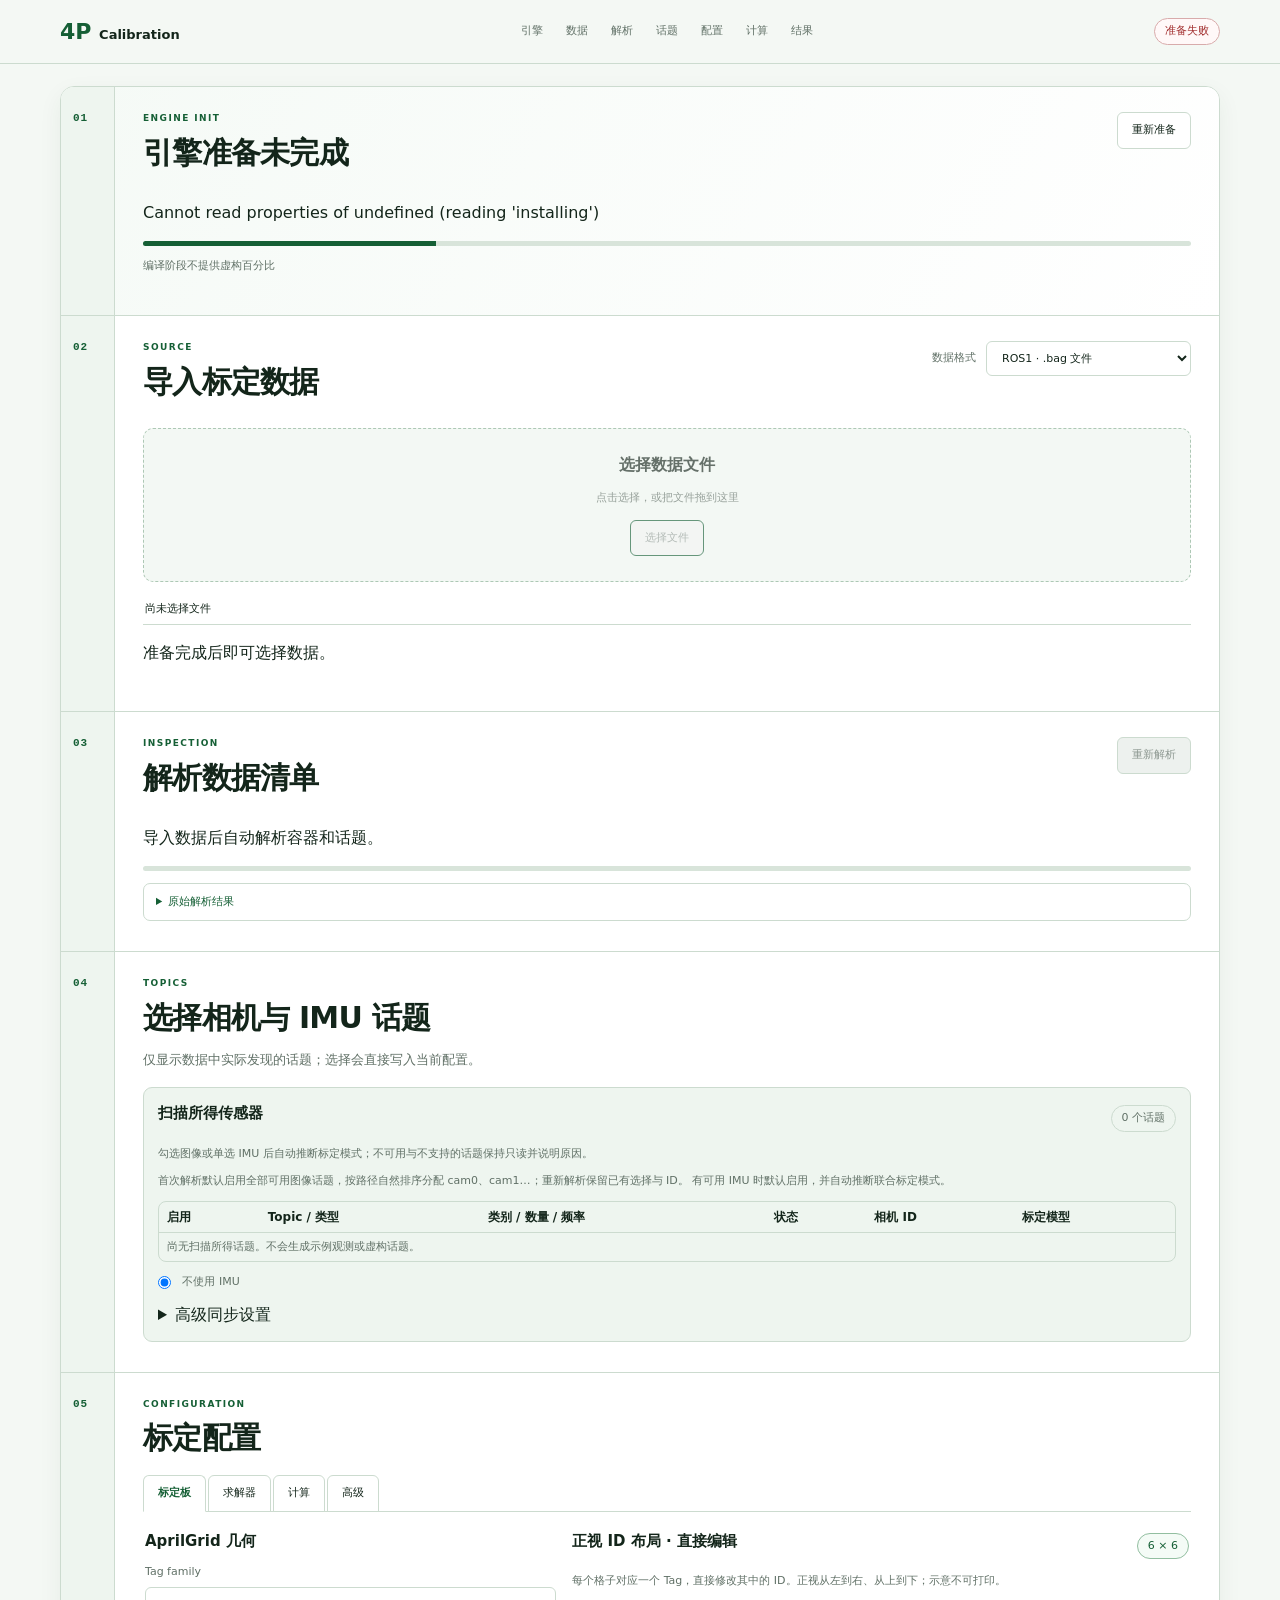
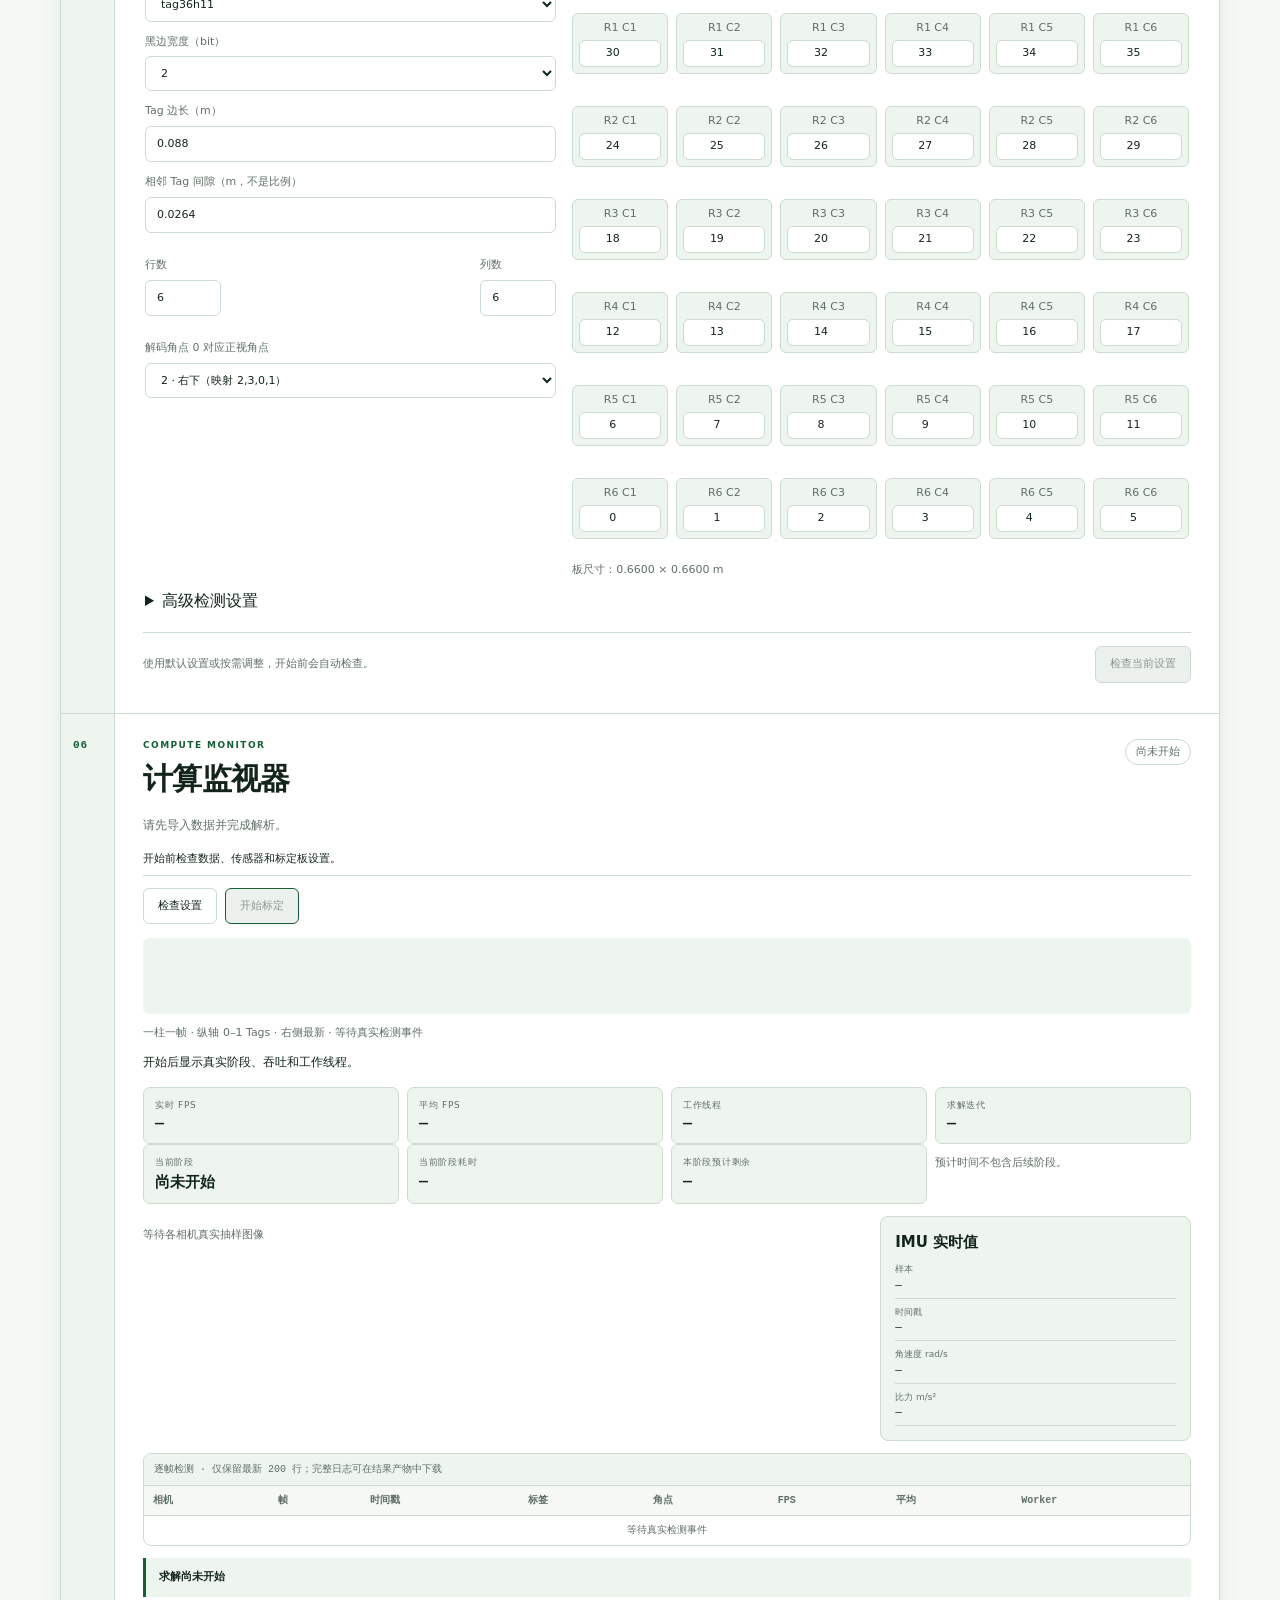
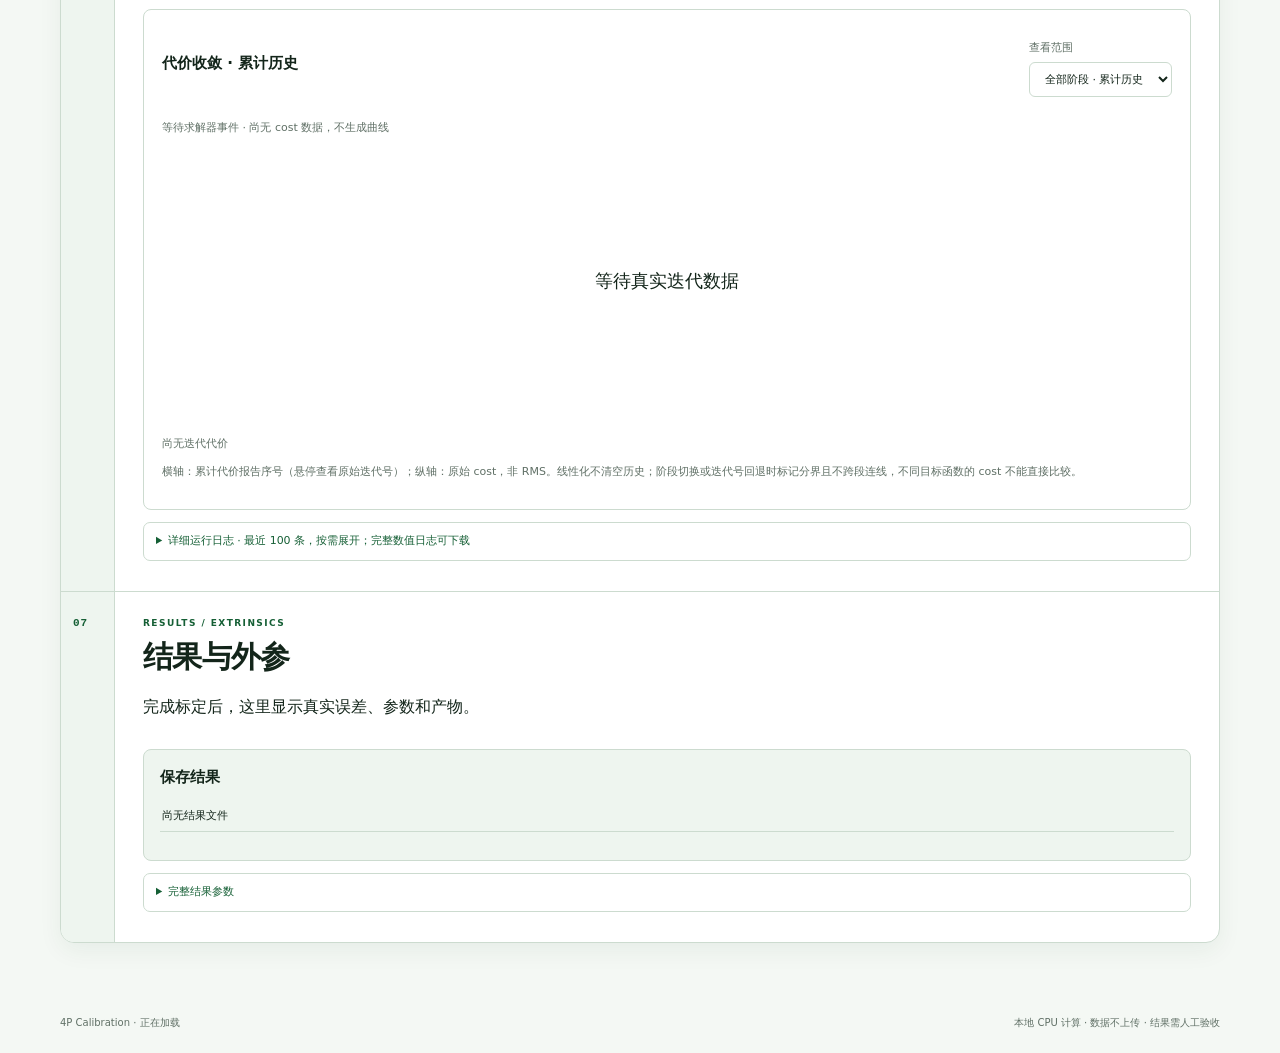
==== commit f54c16d3: "Optimize binary telemetry and bounded detection buffers; select sorted sensor topics" ====
--- a/index.html
+++ b/index.html
@@ -58,7 +58,7 @@
       <div id="panel-board" class="tab-panel" role="tabpanel" aria-labelledby="tab-board"><div id="board-forms"></div></div>
       <div id="panel-solver" class="tab-panel" role="tabpanel" aria-labelledby="tab-solver" hidden><div id="solver-forms"></div></div>
       <div id="panel-compute" class="tab-panel" role="tabpanel" aria-labelledby="tab-compute" hidden>
-        <div class="form-grid"><label class="field">计算方式<select id="profile"><option value="cpu-single">兼容模式 · CPU</option><option value="cpu-rayon" selected>多核模式 · CPU</option></select></label><label class="field">CPU 工作线程数<input id="worker-count" type="number" min="1" max="32" step="1" value="4"></label></div><p id="profile-status" class="small" role="status">默认多核 4 线程；修改后自动应用。运行或解析期间不可修改。</p>
+        <div class="form-grid"><label class="field">计算方式<select id="profile"><option value="cpu-single">兼容模式 · CPU</option><option value="cpu-rayon" selected>多核模式 · CPU</option></select></label><label class="field">CPU 工作线程数<input id="worker-count" type="number" min="1" max="32" step="1" value="4"></label></div><p id="profile-status" class="small" role="status">按浏览器报告的并行度自动选择，默认最多 8 线程以限制图像缓冲内存；可手动调整。运行或解析期间不可修改。</p>
       </div>
       <div id="panel-advanced" class="tab-panel" role="tabpanel" aria-labelledby="tab-advanced" hidden>
         <p>导入后仍按相同规则检查；通常无需直接编辑配置文本。</p><label>导入已有配置<input id="import-config-file" type="file" accept=".yaml,.yml,.json"></label><div class="button-row"><button id="export-config">导出当前配置</button><span id="config-revision" class="mono small"></span></div><label>配置文本<textarea id="config-editor" rows="12" spellcheck="false"></textarea></label><button id="apply-config-text">应用配置文本</button>
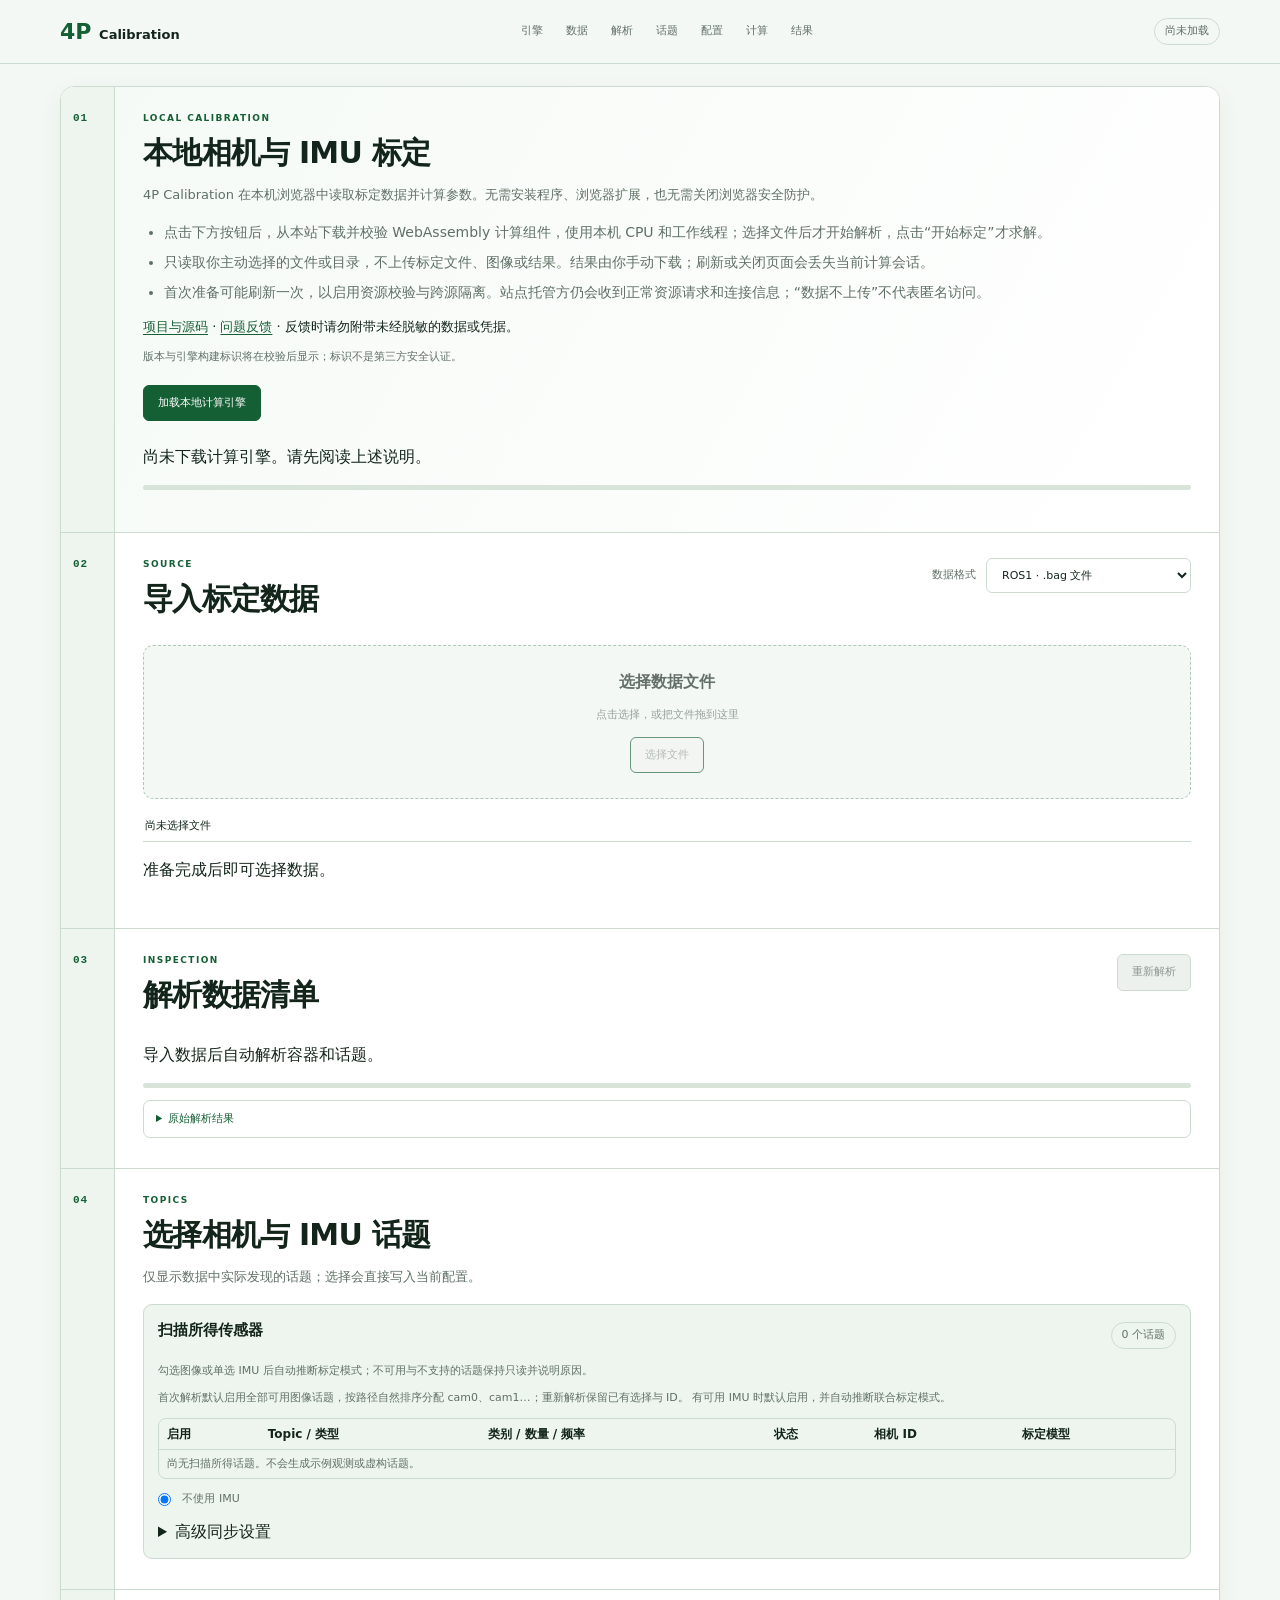
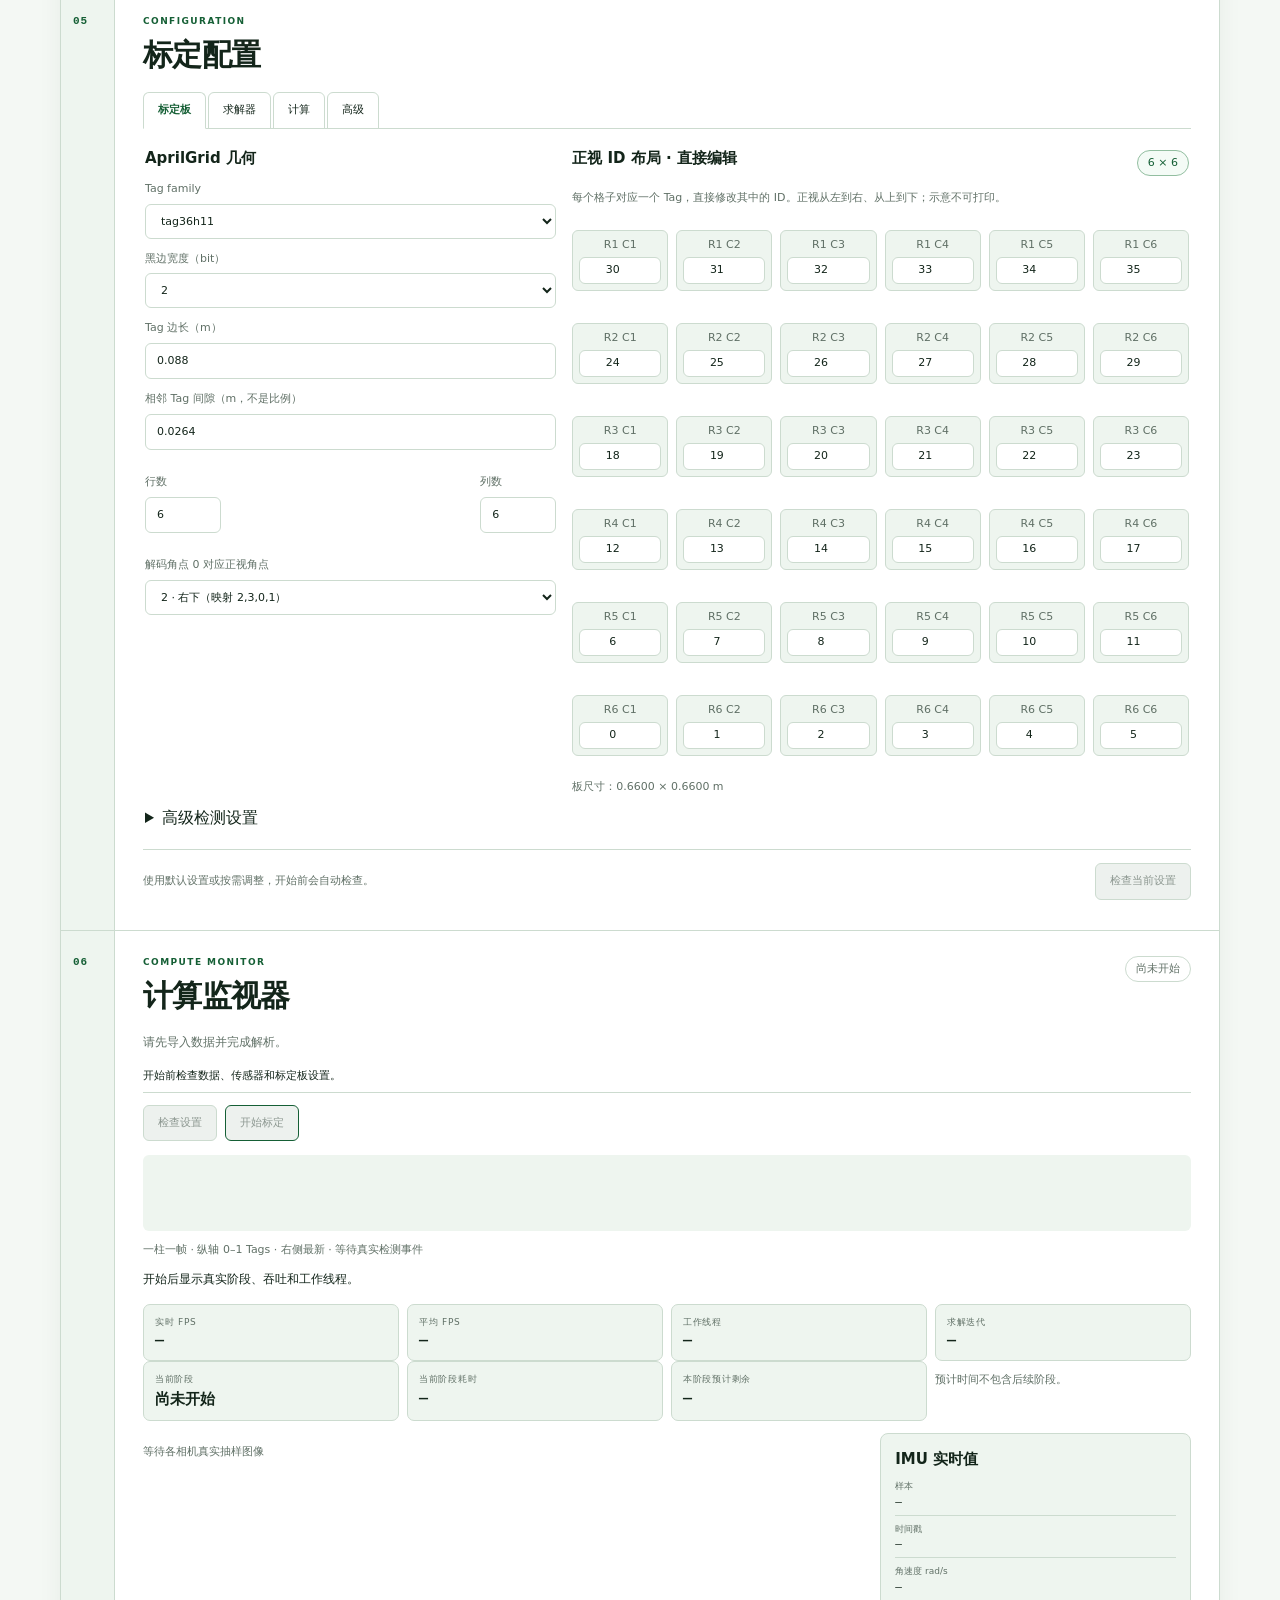
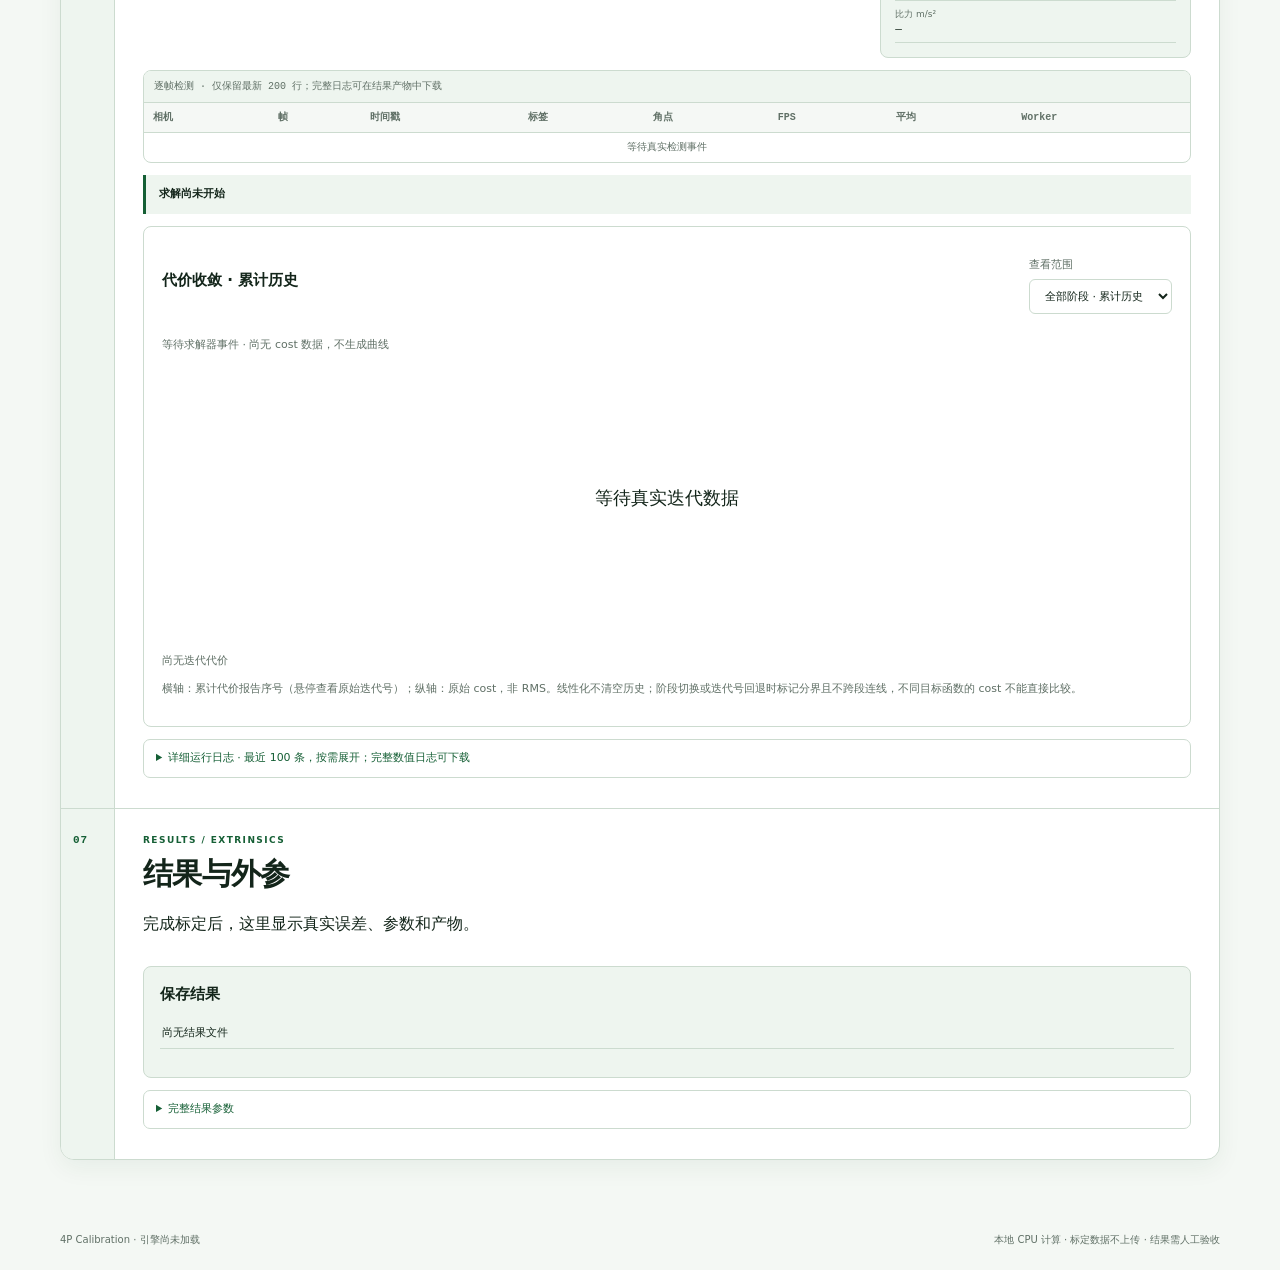
==== commit 8a870b4c: "deploy: publish latest browser CPU engine" ====
--- a/index.html
+++ b/index.html
@@ -2,6 +2,9 @@
 <html lang="zh-CN">
 <head>
   <meta charset="utf-8">
+  <meta http-equiv="Content-Security-Policy" content="default-src 'none'; script-src 'self' 'wasm-unsafe-eval'; worker-src 'self' blob:; connect-src 'self' blob:; style-src 'self' 'unsafe-inline'; img-src 'self' data: blob:; base-uri 'none'; form-action 'none'; object-src 'none'">
+  <meta name="referrer" content="no-referrer">
+  <meta name="description" content="4P 离线相机与 IMU 标定工作台。用户选择的数据在本机浏览器中处理，不上传标定文件，无需安装程序或扩展。">
   <meta name="viewport" content="width=device-width,initial-scale=1">
   <title>4P 标定工作台</title>
   <link rel="stylesheet" href="./style.css">
@@ -13,15 +16,24 @@
   <nav aria-label="标定流程">
     <a href="#boot" data-section="boot">引擎</a><a href="#source" data-section="source">数据</a><a href="#inspection" data-section="inspection">解析</a><a href="#sensors" data-section="sensors">话题</a><a href="#compute" data-section="compute">配置</a><a href="#run" data-section="run">计算</a><a href="#results" data-section="results">结果</a>
   </nav>
-  <span id="engine-badge" class="badge">正在准备</span>
+  <span id="engine-badge" class="badge">尚未加载</span>
 </header>
 <noscript><p class="alert">请启用 JavaScript 使用本地标定工作台。</p></noscript>
 <main>
-  <section id="boot" class="work-block boot" aria-labelledby="boot-title" aria-busy="true">
+  <section id="boot" class="work-block boot" aria-labelledby="boot-title" aria-busy="false">
     <div class="block-number">01</div><div class="block-content">
-      <div class="section-head"><div><p class="eyebrow">ENGINE INIT</p><h1 id="boot-title">正在准备本地引擎</h1></div><button id="retry-init" hidden>重新准备</button></div>
-      <p id="boot-status" role="status" aria-live="polite">首次打开需要下载计算组件，数据不会上传。</p>
-      <div id="boot-progress" class="progress indeterminate" aria-hidden="true"><span></span></div><p id="boot-bytes" class="mono small"></p>
+      <div class="section-head"><div><p class="eyebrow">LOCAL CALIBRATION</p><h1 id="boot-title">本地相机与 IMU 标定</h1></div><button id="retry-init" hidden>重新准备</button></div>
+      <p class="lead">4P Calibration 在本机浏览器中读取标定数据并计算参数。无需安装程序、浏览器扩展，也无需关闭浏览器安全防护。</p>
+      <ul class="local-use-notice">
+        <li>点击下方按钮后，从本站下载并校验 WebAssembly 计算组件，使用本机 CPU 和工作线程；选择文件后才开始解析，点击“开始标定”才求解。</li>
+        <li>只读取你主动选择的文件或目录，不上传标定文件、图像或结果。结果由你手动下载；刷新或关闭页面会丢失当前计算会话。</li>
+        <li>首次准备可能刷新一次，以启用资源校验与跨源隔离。站点托管方仍会收到正常资源请求和连接信息；“数据不上传”不代表匿名访问。</li>
+      </ul>
+      <p class="project-links"><a href="https://github.com/hessian-matrix/4P_Calibration" target="_blank" rel="noopener noreferrer">项目与源码</a> · <a href="https://github.com/hessian-matrix/4P_Calibration/issues" target="_blank" rel="noopener noreferrer">问题反馈</a> · 反馈时请勿附带未经脱敏的数据或凭据。</p>
+      <p id="build-identity" class="mono small">版本与引擎构建标识将在校验后显示；标识不是第三方安全认证。</p>
+      <button id="load-engine" class="primary" type="button">加载本地计算引擎</button>
+      <p id="boot-status" role="status" aria-live="polite">尚未下载计算引擎。请先阅读上述说明。</p>
+      <div id="boot-progress" class="progress idle" aria-hidden="true"><span></span></div><p id="boot-bytes" class="mono small"></p>
     </div>
   </section>
 
@@ -61,7 +73,7 @@
         <div class="form-grid"><label class="field">计算方式<select id="profile"><option value="cpu-single">兼容模式 · CPU</option><option value="cpu-rayon" selected>多核模式 · CPU</option></select></label><label class="field">CPU 工作线程数<input id="worker-count" type="number" min="1" max="32" step="1" value="4"></label></div><p id="profile-status" class="small" role="status">按浏览器报告的并行度自动选择，默认最多 8 线程以限制图像缓冲内存；可手动调整。运行或解析期间不可修改。</p>
       </div>
       <div id="panel-advanced" class="tab-panel" role="tabpanel" aria-labelledby="tab-advanced" hidden>
-        <p>导入后仍按相同规则检查；通常无需直接编辑配置文本。</p><label>导入已有配置<input id="import-config-file" type="file" accept=".yaml,.yml,.json"></label><div class="button-row"><button id="export-config">导出当前配置</button><span id="config-revision" class="mono small"></span></div><label>配置文本<textarea id="config-editor" rows="12" spellcheck="false"></textarea></label><button id="apply-config-text">应用配置文本</button>
+        <p>导入后仍按相同规则检查；通常无需直接编辑配置文本。</p><label>导入已有配置<input id="import-config-file" type="file" accept=".yaml,.yml,.json" disabled></label><div class="button-row"><button id="export-config">导出当前配置</button><span id="config-revision" class="mono small"></span></div><label>配置文本<textarea id="config-editor" rows="12" spellcheck="false"></textarea></label><button id="apply-config-text" disabled>应用配置文本</button>
       </div>
       <div class="config-footer"><p id="config-status" role="status">使用默认设置或按需调整，开始前会自动检查。</p><button id="validate-config" disabled>检查当前设置</button></div>
     </div>
@@ -69,7 +81,7 @@
 
   <section id="run" class="work-block" aria-labelledby="run-title">
     <div class="block-number">06</div><div class="block-content"><div class="section-head"><div><p class="eyebrow">COMPUTE MONITOR</p><h1 id="run-title">计算监视器</h1></div><span id="run-state" class="badge">尚未开始</span></div>
-      <div id="run-overview" class="summary-line"></div><ul id="preflight" class="checks"><li>开始前检查数据、传感器和标定板设置。</li></ul><div class="button-row"><button id="preflight-button">检查设置</button><button id="start-run" class="primary">开始标定</button><button id="cancel-run" class="danger" hidden>停止标定</button></div>
+      <div id="run-overview" class="summary-line"></div><ul id="preflight" class="checks"><li>开始前检查数据、传感器和标定板设置。</li></ul><div class="button-row"><button id="preflight-button" disabled>检查设置</button><button id="start-run" class="primary" disabled>开始标定</button><button id="cancel-run" class="danger" hidden>停止标定</button></div>
       <div id="compute-activity" class="compute-activity" role="img" aria-label="逐帧 Tag 数，等待检测"><div id="frame-bars"></div></div><p id="frame-bars-label" class="small">一柱一帧 · 右侧最新 · 等待真实检测事件</p><p id="run-stage" role="status" aria-live="polite">开始后显示真实阶段、吞吐和工作线程。</p>
       <div class="telemetry-grid"><div class="metric"><span>实时 FPS</span><strong id="metric-fps">—</strong></div><div class="metric"><span>平均 FPS</span><strong id="metric-average-fps">—</strong></div><div class="metric"><span>工作线程</span><strong id="metric-workers">—</strong></div><div class="metric"><span>求解迭代</span><strong id="metric-iteration">—</strong></div></div>
       <div id="stage-timing" class="telemetry-grid" aria-label="当前阶段耗时与预计剩余"></div>
@@ -85,5 +97,5 @@
     <div class="block-number">07</div><div class="block-content"><p class="eyebrow">RESULTS / EXTRINSICS</p><h1 id="results-title">结果与外参</h1><p id="result-status">完成标定后，这里显示真实误差、参数和产物。</p><div id="result-summary"></div><div id="extrinsics-view"></div><div class="artifact-panel"><h2>保存结果</h2><ul id="artifact-list" class="file-list"><li>尚无结果文件</li></ul></div><details class="advanced"><summary>完整结果参数</summary><pre id="result-output" class="output"></pre></details></div>
   </section>
 </main>
-<footer><span>4P Calibration · <span id="version">正在加载</span></span><span>本地 CPU 计算 · 数据不上传 · 结果需人工验收</span></footer>
+<footer><span>4P Calibration · <span id="version">引擎尚未加载</span></span><span>本地 CPU 计算 · 标定数据不上传 · 结果需人工验收</span></footer>
 </body></html>
--- a/style.css
+++ b/style.css
@@ -107,3 +107,10 @@
   footer{padding-right:max(12px,env(safe-area-inset-right,0px));padding-bottom:max(18px,env(safe-area-inset-bottom,0px));padding-left:max(12px,env(safe-area-inset-left,0px))}
   .work-block{scroll-margin-top:180px}
 }
+
+.local-use-notice{padding-left:1.3rem;font-size:14px;color:var(--muted)}
+.local-use-notice li{margin:.55rem 0}
+.project-links{font-size:13px}.project-links a{color:var(--green);text-underline-offset:3px}
+#build-identity{overflow-wrap:anywhere;max-width:100%}
+#load-engine{margin:8px 0}
+#run-stage{font-variant-numeric:tabular-nums}
